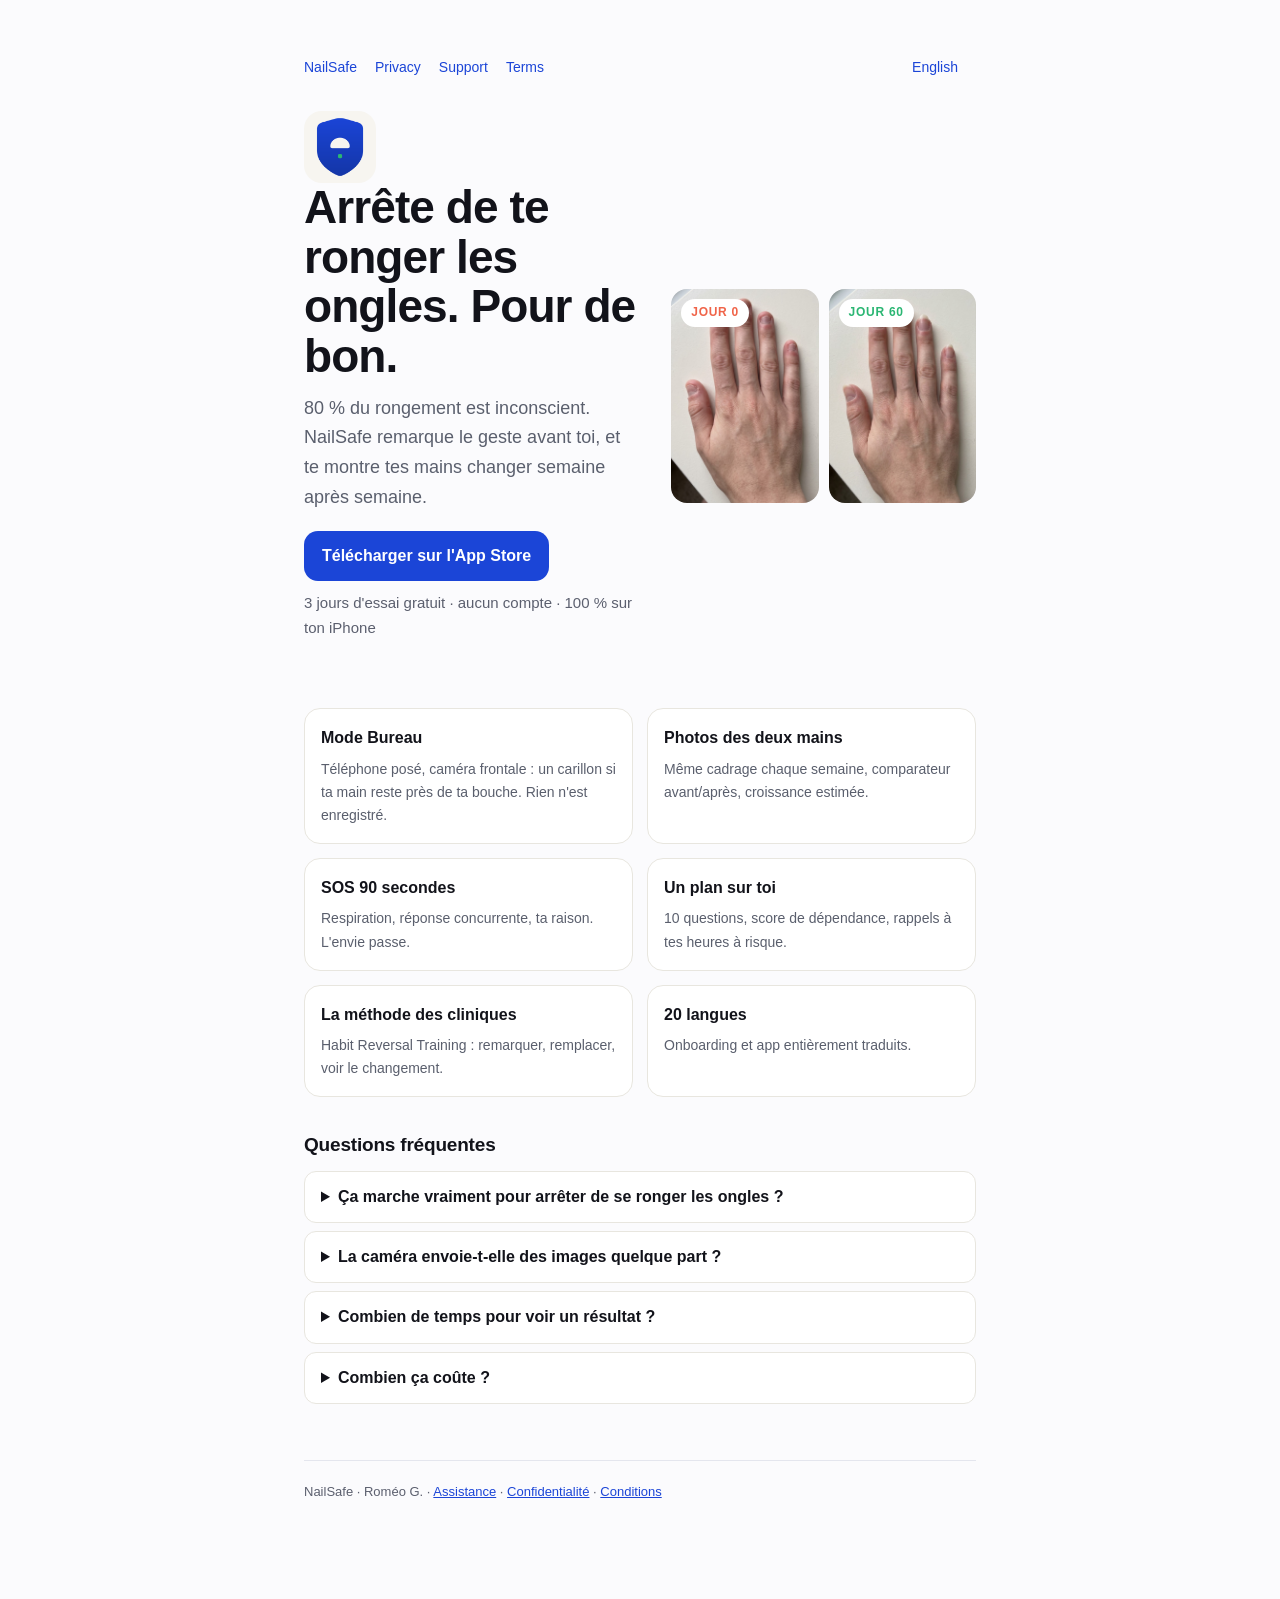
==== index.html @ 0c6d63ce "Pricing update, hard paywall" ====
<!doctype html><html lang="fr"><head><meta charset="utf-8"><meta name="viewport" content="width=device-width,initial-scale=1">
<title>NailSafe — L'app pour arrêter de se ronger les ongles (détection + photos avant/après)</title><meta name="description" content="NailSafe remarque le geste avant toi : détection Mode Bureau sur l'iPhone, photos avant/après hebdomadaires, SOS 90 secondes basé sur l'Habit Reversal Training. 20 langues. Essai gratuit.">
<meta property="og:title" content="NailSafe — L'app pour arrêter de se ronger les ongles (détection + photos avant/après)"><meta property="og:description" content="NailSafe remarque le geste avant toi : détection Mode Bureau sur l'iPhone, photos avant/après hebdomadaires, SOS 90 secondes basé sur l'Habit Reversal Training. 20 langues. Essai gratuit."><meta property="og:image" content="https://dualnbackapp.github.io/nailsafe/after.jpg"><meta name="apple-itunes-app" content="app-id=6805811801">
<link rel="icon" href="icon.png"><link rel="stylesheet" href="style.css"><script type="application/ld+json">{"@context":"https://schema.org","@type":"SoftwareApplication","name":"NailSafe: Stop Nail Biting","operatingSystem":"iOS","applicationCategory":"HealthApplication","offers":{"@type":"Offer","price":"0","priceCurrency":"USD"},"url":"https://apps.apple.com/app/id6805811801"}</script></head><body><div class="wrap">
<nav><a href="index.html">NailSafe</a><a href="privacy.html">Privacy</a><a href="support.html">Support</a><a href="terms.html">Terms</a><a class="lang" href="en.html">English</a></nav>
<section class="hero"><div><img class="icon" src="icon.png" alt="NailSafe"><h1>Arrête de te ronger les ongles. Pour de bon.</h1><p class="lead">80 % du rongement est inconscient. NailSafe remarque le geste avant toi, et te montre tes mains changer semaine après semaine.</p><a class="badge" href="https://apps.apple.com/app/id6805811801"> Télécharger sur l'App Store</a><p class="sub" style="margin-top:10px">3 jours d'essai gratuit · aucun compte · 100 % sur ton iPhone</p></div>
<div class="ba"><figure><img src="before.jpg" alt="Nails day 0"><figcaption style="color:#F06449">JOUR 0</figcaption></figure><figure><img src="after.jpg" alt="Nails day 60"><figcaption style="color:#2BB673">JOUR 60</figcaption></figure></div></section>
<div class="grid"><div class="feat"><h3>Mode Bureau</h3><p>Téléphone posé, caméra frontale : un carillon si ta main reste près de ta bouche. Rien n'est enregistré.</p></div><div class="feat"><h3>Photos des deux mains</h3><p>Même cadrage chaque semaine, comparateur avant/après, croissance estimée.</p></div><div class="feat"><h3>SOS 90 secondes</h3><p>Respiration, réponse concurrente, ta raison. L'envie passe.</p></div><div class="feat"><h3>Un plan sur toi</h3><p>10 questions, score de dépendance, rappels à tes heures à risque.</p></div><div class="feat"><h3>La méthode des cliniques</h3><p>Habit Reversal Training : remarquer, remplacer, voir le changement.</p></div><div class="feat"><h3>20 langues</h3><p>Onboarding et app entièrement traduits.</p></div></div>
<h2 style="margin-top:32px">Questions fréquentes</h2><div class="faq"><details><summary>Ça marche vraiment pour arrêter de se ronger les ongles ?</summary><p>La méthode intégrée (Habit Reversal Training) est celle qui a les meilleures preuves publiées : −83 % d'épisodes en 20 semaines dans une série de cas de 2025. NailSafe l'automatise : détection, réponse concurrente, preuve photo.</p></details><details><summary>La caméra envoie-t-elle des images quelque part ?</summary><p>Non. La détection tourne sur l'iPhone (Vision), aucune image n'est stockée ni transmise. Aucun compte, aucun serveur.</p></details><details><summary>Combien de temps pour voir un résultat ?</summary><p>La peau se calme en 3 jours, un bord blanc apparaît vers le jour 7, une vraie longueur vers le jour 21. Un ongle complet repousse en 3 à 6 mois.</p></details><details><summary>Combien ça coûte ?</summary><p>NailSafe Pro : 3 jours d'essai gratuit, puis 39,99 €/an, 6,99 €/semaine ou 79,99 € à vie.</p></details></div>
<footer>NailSafe · Roméo G. · <a href="mailto:LarpGPT@gmail.com">Assistance</a> · <a href="privacy.html">Confidentialité</a> · <a href="terms.html">Conditions</a></footer></div></body></html>
---- style.css ----
:root{--ink:#12131a;--muted:#5b5f6e;--line:#e4e6ee;--accent:#1B45D7;--bg:#fbfbfd}
*{box-sizing:border-box}
body{margin:0;background:var(--bg);color:var(--ink);
  font:16px/1.65 -apple-system,BlinkMacSystemFont,"Segoe UI",Inter,sans-serif}
.wrap{max-width:720px;margin:0 auto;padding:56px 24px 96px}
h1{font-size:32px;line-height:1.2;letter-spacing:-.02em;margin:0 0 8px}
h2{font-size:19px;letter-spacing:-.01em;margin:40px 0 10px}
.sub{color:var(--muted);margin:0 0 40px;font-size:15px}
p,li{color:#2a2d38}
ul{padding-left:20px}
a{color:var(--accent)}
.card{background:#fff;border:1px solid var(--line);border-radius:14px;padding:20px 22px;margin:24px 0}
.card strong{display:block;margin-bottom:4px}
footer{margin-top:56px;padding-top:20px;border-top:1px solid var(--line);
  color:var(--muted);font-size:13px}
nav{margin-bottom:32px;font-size:14px}
nav a{margin-right:18px;text-decoration:none}
nav a:hover{text-decoration:underline}
@media(prefers-color-scheme:dark){
  :root{--ink:#f2f3f7;--muted:#9aa0b4;--line:#2a2d3a;--bg:#0e0f14;--accent:#7f9bff}
  body{background:var(--bg);color:var(--ink)}
  p,li{color:#d3d6e0}
  .card{background:#161822}
}
/* landing */
.hero{display:grid;grid-template-columns:1.1fr 1fr;gap:32px;align-items:center;margin:28px 0}
.hero h1{font-size:clamp(30px,5vw,46px);line-height:1.08;margin:0 0 12px}
.hero .lead{font-size:18px;color:#5a5f6d;margin:0 0 18px}
.badge{display:inline-flex;align-items:center;gap:10px;background:#1B45D7;color:#fff;padding:12px 18px;border-radius:14px;font-weight:700;text-decoration:none}
.badge:hover{background:#163bb8}
.ba{display:grid;grid-template-columns:1fr 1fr;gap:10px}
.ba figure{margin:0;position:relative}
.ba img{width:100%;border-radius:16px;display:block;aspect-ratio:1080/1567;object-fit:cover;object-position:top}
.ba figcaption{position:absolute;top:10px;left:10px;background:#fff;border-radius:999px;padding:4px 10px;font-size:12px;font-weight:800;letter-spacing:.06em}
.grid{display:grid;grid-template-columns:repeat(auto-fit,minmax(220px,1fr));gap:14px}
.feat{background:#fff;border:1px solid #e8e6df;border-radius:16px;padding:16px}
.feat h3{margin:0 0 6px;font-size:16px}
.feat p{margin:0;color:#5a5f6d;font-size:14px}
.faq details{background:#fff;border:1px solid #e8e6df;border-radius:12px;padding:12px 16px;margin:8px 0}
.faq summary{font-weight:700;cursor:pointer}
.lang{float:right;font-size:14px}
.icon{width:72px;height:72px;border-radius:18px;vertical-align:middle;margin-right:12px}
@media(max-width:720px){.hero{grid-template-columns:1fr}}
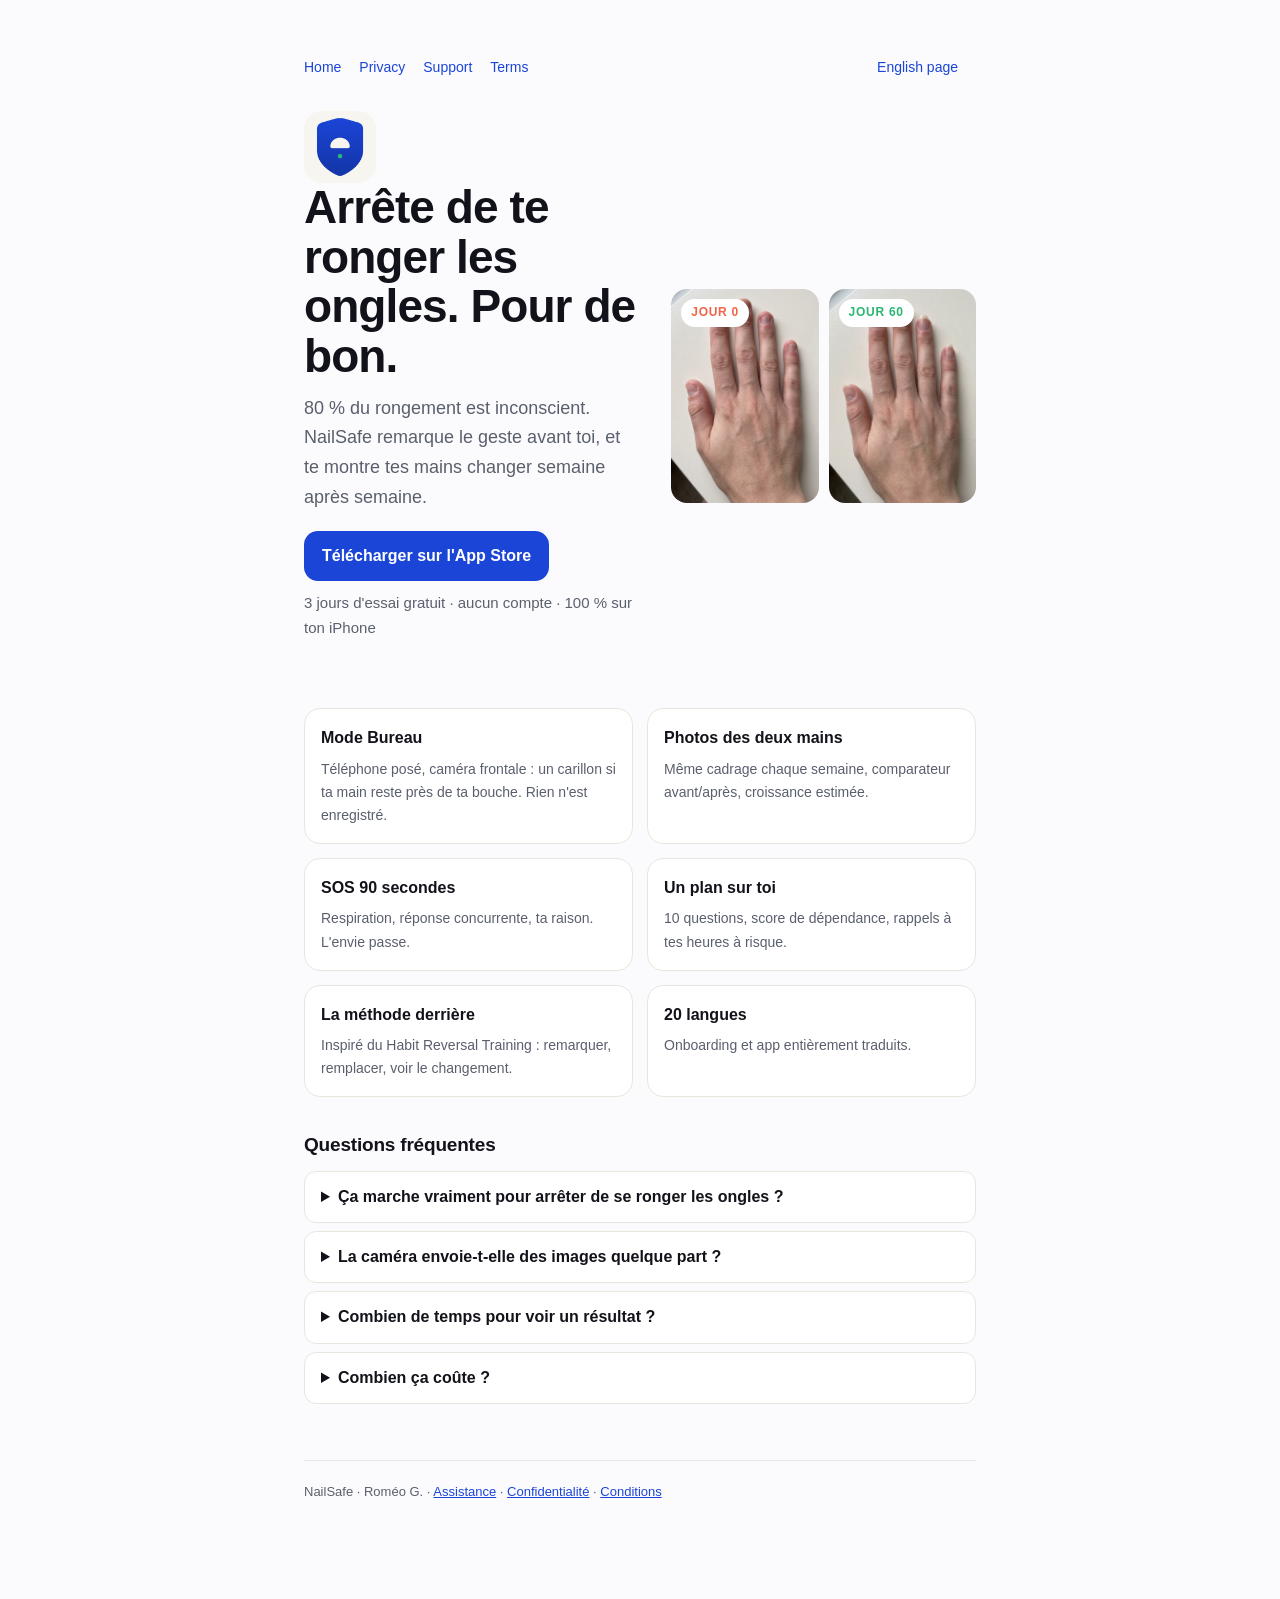
==== commit e41e92da: "Pages bilingues EN/FR, adresse d'assistance, formulations neutralisees - support/privacy/index/terms" ====
--- a/index.html
+++ b/index.html
@@ -1,10 +1,11 @@
-<!doctype html><html lang="fr"><head><meta charset="utf-8"><meta name="viewport" content="width=device-width,initial-scale=1">
+<!doctype html><html lang="en"><head><meta charset="utf-8"><meta name="viewport" content="width=device-width,initial-scale=1">
 <title>NailSafe — L'app pour arrêter de se ronger les ongles (détection + photos avant/après)</title><meta name="description" content="NailSafe remarque le geste avant toi : détection Mode Bureau sur l'iPhone, photos avant/après hebdomadaires, SOS 90 secondes basé sur l'Habit Reversal Training. 20 langues. Essai gratuit.">
 <meta property="og:title" content="NailSafe — L'app pour arrêter de se ronger les ongles (détection + photos avant/après)"><meta property="og:description" content="NailSafe remarque le geste avant toi : détection Mode Bureau sur l'iPhone, photos avant/après hebdomadaires, SOS 90 secondes basé sur l'Habit Reversal Training. 20 langues. Essai gratuit."><meta property="og:image" content="https://dualnbackapp.github.io/nailsafe/after.jpg"><meta name="apple-itunes-app" content="app-id=6805811801">
-<link rel="icon" href="icon.png"><link rel="stylesheet" href="style.css"><script type="application/ld+json">{"@context":"https://schema.org","@type":"SoftwareApplication","name":"NailSafe: Stop Nail Biting","operatingSystem":"iOS","applicationCategory":"HealthApplication","offers":{"@type":"Offer","price":"0","priceCurrency":"USD"},"url":"https://apps.apple.com/app/id6805811801"}</script></head><body><div class="wrap">
-<nav><a href="index.html">NailSafe</a><a href="privacy.html">Privacy</a><a href="support.html">Support</a><a href="terms.html">Terms</a><a class="lang" href="en.html">English</a></nav>
+<link rel="icon" href="icon.png"><link rel="stylesheet" href="style.css"><script type="application/ld+json">{"@context":"https://schema.org","@type":"SoftwareApplication","name":"NailSafe: Stop Nail Biting","operatingSystem":"iOS","applicationCategory":"HealthApplication","offers":{"@type":"Offer","price":"0","priceCurrency":"USD"},"url":"https://apps.apple.com/app/id6805811801"}</script><style>.langbar{margin:0 0 28px;font-size:14px}.langbar a{margin-right:14px;text-decoration:none}h2.sect{margin-top:56px;padding-top:28px;border-top:1px solid var(--line)}</style></head><body><div class="wrap">
+<nav><a href="index.html">Home</a><a href="privacy.html">Privacy</a><a href="support.html">Support</a><a href="terms.html">Terms</a><a class="lang" href="en.html">English page</a>
+</nav>
 <section class="hero"><div><img class="icon" src="icon.png" alt="NailSafe"><h1>Arrête de te ronger les ongles. Pour de bon.</h1><p class="lead">80 % du rongement est inconscient. NailSafe remarque le geste avant toi, et te montre tes mains changer semaine après semaine.</p><a class="badge" href="https://apps.apple.com/app/id6805811801"> Télécharger sur l'App Store</a><p class="sub" style="margin-top:10px">3 jours d'essai gratuit · aucun compte · 100 % sur ton iPhone</p></div>
 <div class="ba"><figure><img src="before.jpg" alt="Nails day 0"><figcaption style="color:#F06449">JOUR 0</figcaption></figure><figure><img src="after.jpg" alt="Nails day 60"><figcaption style="color:#2BB673">JOUR 60</figcaption></figure></div></section>
-<div class="grid"><div class="feat"><h3>Mode Bureau</h3><p>Téléphone posé, caméra frontale : un carillon si ta main reste près de ta bouche. Rien n'est enregistré.</p></div><div class="feat"><h3>Photos des deux mains</h3><p>Même cadrage chaque semaine, comparateur avant/après, croissance estimée.</p></div><div class="feat"><h3>SOS 90 secondes</h3><p>Respiration, réponse concurrente, ta raison. L'envie passe.</p></div><div class="feat"><h3>Un plan sur toi</h3><p>10 questions, score de dépendance, rappels à tes heures à risque.</p></div><div class="feat"><h3>La méthode des cliniques</h3><p>Habit Reversal Training : remarquer, remplacer, voir le changement.</p></div><div class="feat"><h3>20 langues</h3><p>Onboarding et app entièrement traduits.</p></div></div>
+<div class="grid"><div class="feat"><h3>Mode Bureau</h3><p>Téléphone posé, caméra frontale : un carillon si ta main reste près de ta bouche. Rien n'est enregistré.</p></div><div class="feat"><h3>Photos des deux mains</h3><p>Même cadrage chaque semaine, comparateur avant/après, croissance estimée.</p></div><div class="feat"><h3>SOS 90 secondes</h3><p>Respiration, réponse concurrente, ta raison. L'envie passe.</p></div><div class="feat"><h3>Un plan sur toi</h3><p>10 questions, score de dépendance, rappels à tes heures à risque.</p></div><div class="feat"><h3>La méthode derrière</h3><p>Inspiré du Habit Reversal Training : remarquer, remplacer, voir le changement.</p></div><div class="feat"><h3>20 langues</h3><p>Onboarding et app entièrement traduits.</p></div></div>
 <h2 style="margin-top:32px">Questions fréquentes</h2><div class="faq"><details><summary>Ça marche vraiment pour arrêter de se ronger les ongles ?</summary><p>La méthode intégrée (Habit Reversal Training) est celle qui a les meilleures preuves publiées : −83 % d'épisodes en 20 semaines dans une série de cas de 2025. NailSafe l'automatise : détection, réponse concurrente, preuve photo.</p></details><details><summary>La caméra envoie-t-elle des images quelque part ?</summary><p>Non. La détection tourne sur l'iPhone (Vision), aucune image n'est stockée ni transmise. Aucun compte, aucun serveur.</p></details><details><summary>Combien de temps pour voir un résultat ?</summary><p>La peau se calme en 3 jours, un bord blanc apparaît vers le jour 7, une vraie longueur vers le jour 21. Un ongle complet repousse en 3 à 6 mois.</p></details><details><summary>Combien ça coûte ?</summary><p>NailSafe Pro : 3 jours d'essai gratuit, puis 39,99 €/an, 6,99 €/semaine ou 79,99 € à vie.</p></details></div>
-<footer>NailSafe · Roméo G. · <a href="mailto:LarpGPT@gmail.com">Assistance</a> · <a href="privacy.html">Confidentialité</a> · <a href="terms.html">Conditions</a></footer></div></body></html>+<footer>NailSafe · Roméo G. · <a href="mailto:Gambinoromeo9@gmail.com">Assistance</a> · <a href="privacy.html">Confidentialité</a> · <a href="terms.html">Conditions</a></footer></div></body></html>
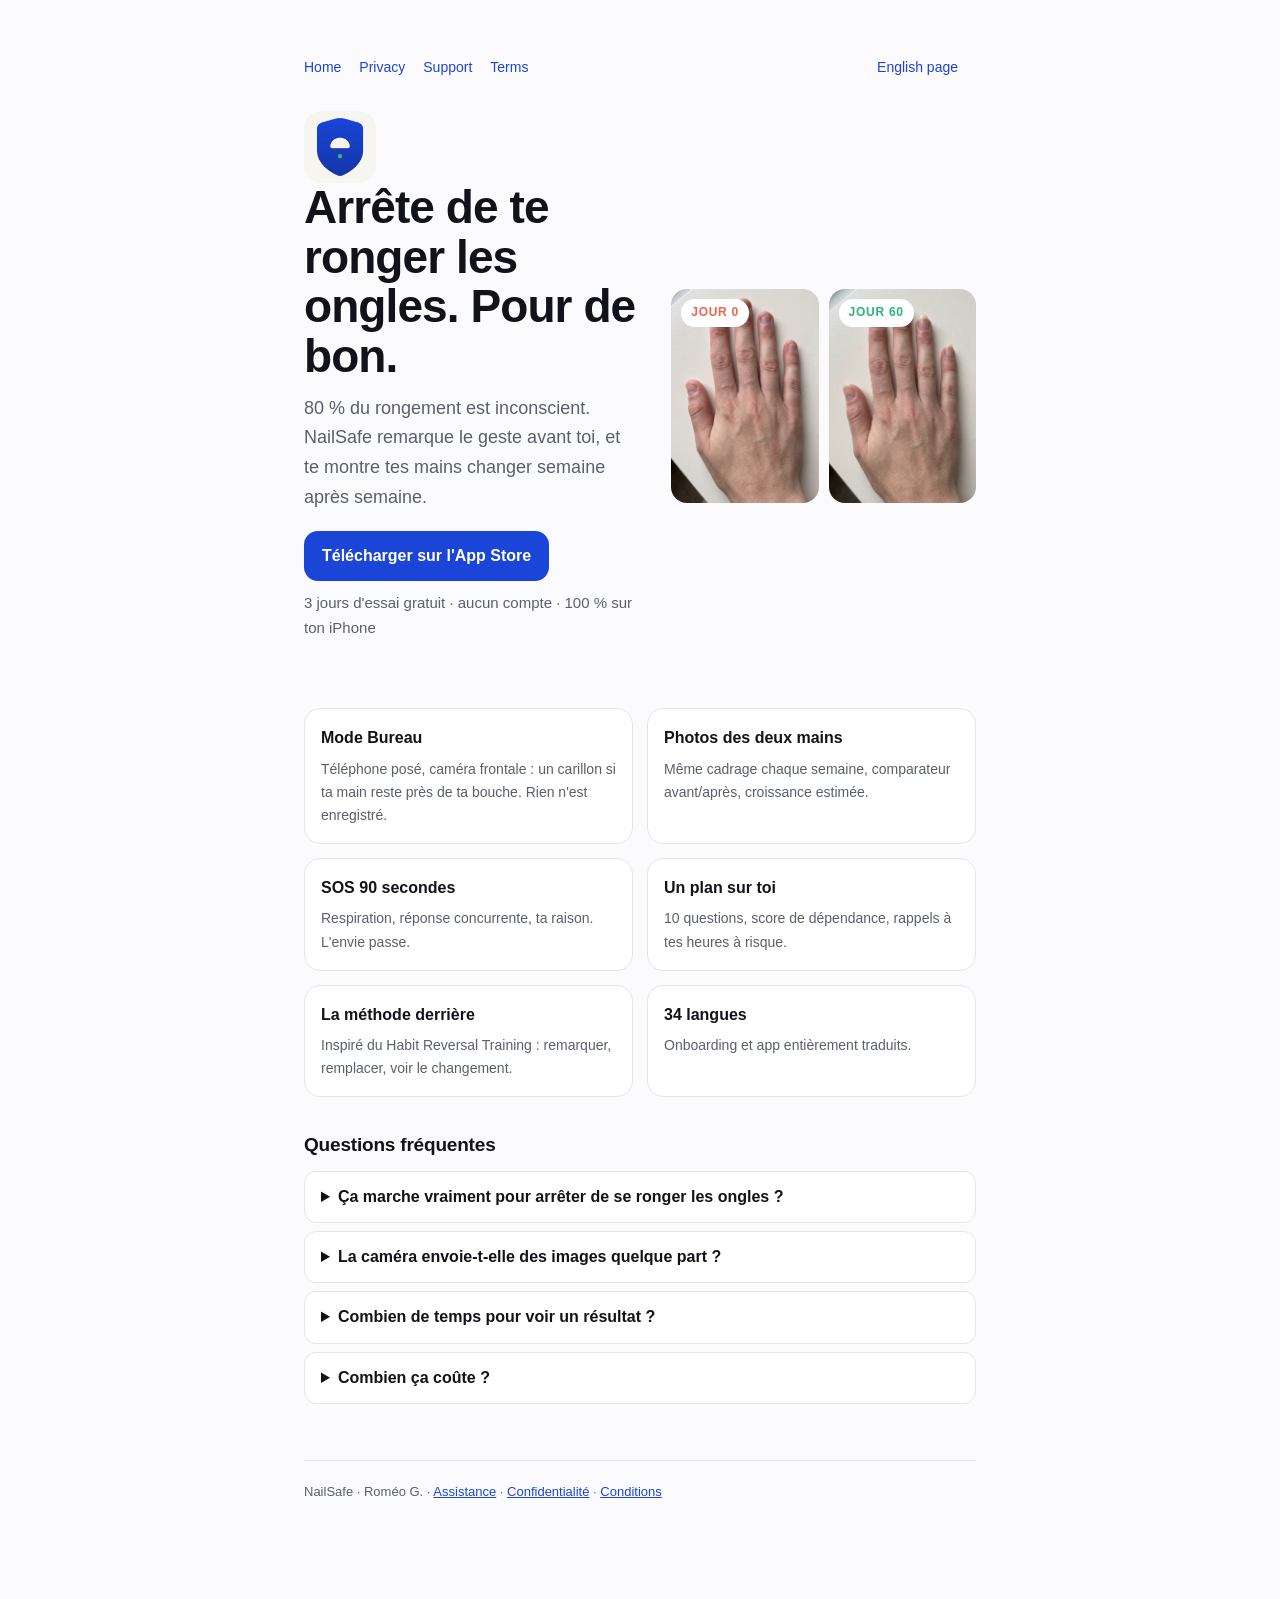
==== commit 6a46c11c: "NailSafe : 20 -> 34 langues sur la page publique L'app declare 34 langues dans AppLanguage et porte " ====
--- a/index.html
+++ b/index.html
@@ -1,11 +1,11 @@
 <!doctype html><html lang="en"><head><meta charset="utf-8"><meta name="viewport" content="width=device-width,initial-scale=1">
-<title>NailSafe — L'app pour arrêter de se ronger les ongles (détection + photos avant/après)</title><meta name="description" content="NailSafe remarque le geste avant toi : détection Mode Bureau sur l'iPhone, photos avant/après hebdomadaires, SOS 90 secondes basé sur l'Habit Reversal Training. 20 langues. Essai gratuit.">
-<meta property="og:title" content="NailSafe — L'app pour arrêter de se ronger les ongles (détection + photos avant/après)"><meta property="og:description" content="NailSafe remarque le geste avant toi : détection Mode Bureau sur l'iPhone, photos avant/après hebdomadaires, SOS 90 secondes basé sur l'Habit Reversal Training. 20 langues. Essai gratuit."><meta property="og:image" content="https://dualnbackapp.github.io/nailsafe/after.jpg"><meta name="apple-itunes-app" content="app-id=6805811801">
+<title>NailSafe — L'app pour arrêter de se ronger les ongles (détection + photos avant/après)</title><meta name="description" content="NailSafe remarque le geste avant toi : détection Mode Bureau sur l'iPhone, photos avant/après hebdomadaires, SOS 90 secondes basé sur l'Habit Reversal Training. 34 langues. Essai gratuit.">
+<meta property="og:title" content="NailSafe — L'app pour arrêter de se ronger les ongles (détection + photos avant/après)"><meta property="og:description" content="NailSafe remarque le geste avant toi : détection Mode Bureau sur l'iPhone, photos avant/après hebdomadaires, SOS 90 secondes basé sur l'Habit Reversal Training. 34 langues. Essai gratuit."><meta property="og:image" content="https://dualnbackapp.github.io/nailsafe/after.jpg"><meta name="apple-itunes-app" content="app-id=6805811801">
 <link rel="icon" href="icon.png"><link rel="stylesheet" href="style.css"><script type="application/ld+json">{"@context":"https://schema.org","@type":"SoftwareApplication","name":"NailSafe: Stop Nail Biting","operatingSystem":"iOS","applicationCategory":"HealthApplication","offers":{"@type":"Offer","price":"0","priceCurrency":"USD"},"url":"https://apps.apple.com/app/id6805811801"}</script><style>.langbar{margin:0 0 28px;font-size:14px}.langbar a{margin-right:14px;text-decoration:none}h2.sect{margin-top:56px;padding-top:28px;border-top:1px solid var(--line)}</style></head><body><div class="wrap">
 <nav><a href="index.html">Home</a><a href="privacy.html">Privacy</a><a href="support.html">Support</a><a href="terms.html">Terms</a><a class="lang" href="en.html">English page</a>
 </nav>
 <section class="hero"><div><img class="icon" src="icon.png" alt="NailSafe"><h1>Arrête de te ronger les ongles. Pour de bon.</h1><p class="lead">80 % du rongement est inconscient. NailSafe remarque le geste avant toi, et te montre tes mains changer semaine après semaine.</p><a class="badge" href="https://apps.apple.com/app/id6805811801"> Télécharger sur l'App Store</a><p class="sub" style="margin-top:10px">3 jours d'essai gratuit · aucun compte · 100 % sur ton iPhone</p></div>
 <div class="ba"><figure><img src="before.jpg" alt="Nails day 0"><figcaption style="color:#F06449">JOUR 0</figcaption></figure><figure><img src="after.jpg" alt="Nails day 60"><figcaption style="color:#2BB673">JOUR 60</figcaption></figure></div></section>
-<div class="grid"><div class="feat"><h3>Mode Bureau</h3><p>Téléphone posé, caméra frontale : un carillon si ta main reste près de ta bouche. Rien n'est enregistré.</p></div><div class="feat"><h3>Photos des deux mains</h3><p>Même cadrage chaque semaine, comparateur avant/après, croissance estimée.</p></div><div class="feat"><h3>SOS 90 secondes</h3><p>Respiration, réponse concurrente, ta raison. L'envie passe.</p></div><div class="feat"><h3>Un plan sur toi</h3><p>10 questions, score de dépendance, rappels à tes heures à risque.</p></div><div class="feat"><h3>La méthode derrière</h3><p>Inspiré du Habit Reversal Training : remarquer, remplacer, voir le changement.</p></div><div class="feat"><h3>20 langues</h3><p>Onboarding et app entièrement traduits.</p></div></div>
+<div class="grid"><div class="feat"><h3>Mode Bureau</h3><p>Téléphone posé, caméra frontale : un carillon si ta main reste près de ta bouche. Rien n'est enregistré.</p></div><div class="feat"><h3>Photos des deux mains</h3><p>Même cadrage chaque semaine, comparateur avant/après, croissance estimée.</p></div><div class="feat"><h3>SOS 90 secondes</h3><p>Respiration, réponse concurrente, ta raison. L'envie passe.</p></div><div class="feat"><h3>Un plan sur toi</h3><p>10 questions, score de dépendance, rappels à tes heures à risque.</p></div><div class="feat"><h3>La méthode derrière</h3><p>Inspiré du Habit Reversal Training : remarquer, remplacer, voir le changement.</p></div><div class="feat"><h3>34 langues</h3><p>Onboarding et app entièrement traduits.</p></div></div>
 <h2 style="margin-top:32px">Questions fréquentes</h2><div class="faq"><details><summary>Ça marche vraiment pour arrêter de se ronger les ongles ?</summary><p>La méthode intégrée (Habit Reversal Training) est celle qui a les meilleures preuves publiées : −83 % d'épisodes en 20 semaines dans une série de cas de 2025. NailSafe l'automatise : détection, réponse concurrente, preuve photo.</p></details><details><summary>La caméra envoie-t-elle des images quelque part ?</summary><p>Non. La détection tourne sur l'iPhone (Vision), aucune image n'est stockée ni transmise. Aucun compte, aucun serveur.</p></details><details><summary>Combien de temps pour voir un résultat ?</summary><p>La peau se calme en 3 jours, un bord blanc apparaît vers le jour 7, une vraie longueur vers le jour 21. Un ongle complet repousse en 3 à 6 mois.</p></details><details><summary>Combien ça coûte ?</summary><p>NailSafe Pro : 3 jours d'essai gratuit, puis 39,99 €/an, 6,99 €/semaine ou 79,99 € à vie.</p></details></div>
 <footer>NailSafe · Roméo G. · <a href="mailto:Gambinoromeo9@gmail.com">Assistance</a> · <a href="privacy.html">Confidentialité</a> · <a href="terms.html">Conditions</a></footer></div></body></html>
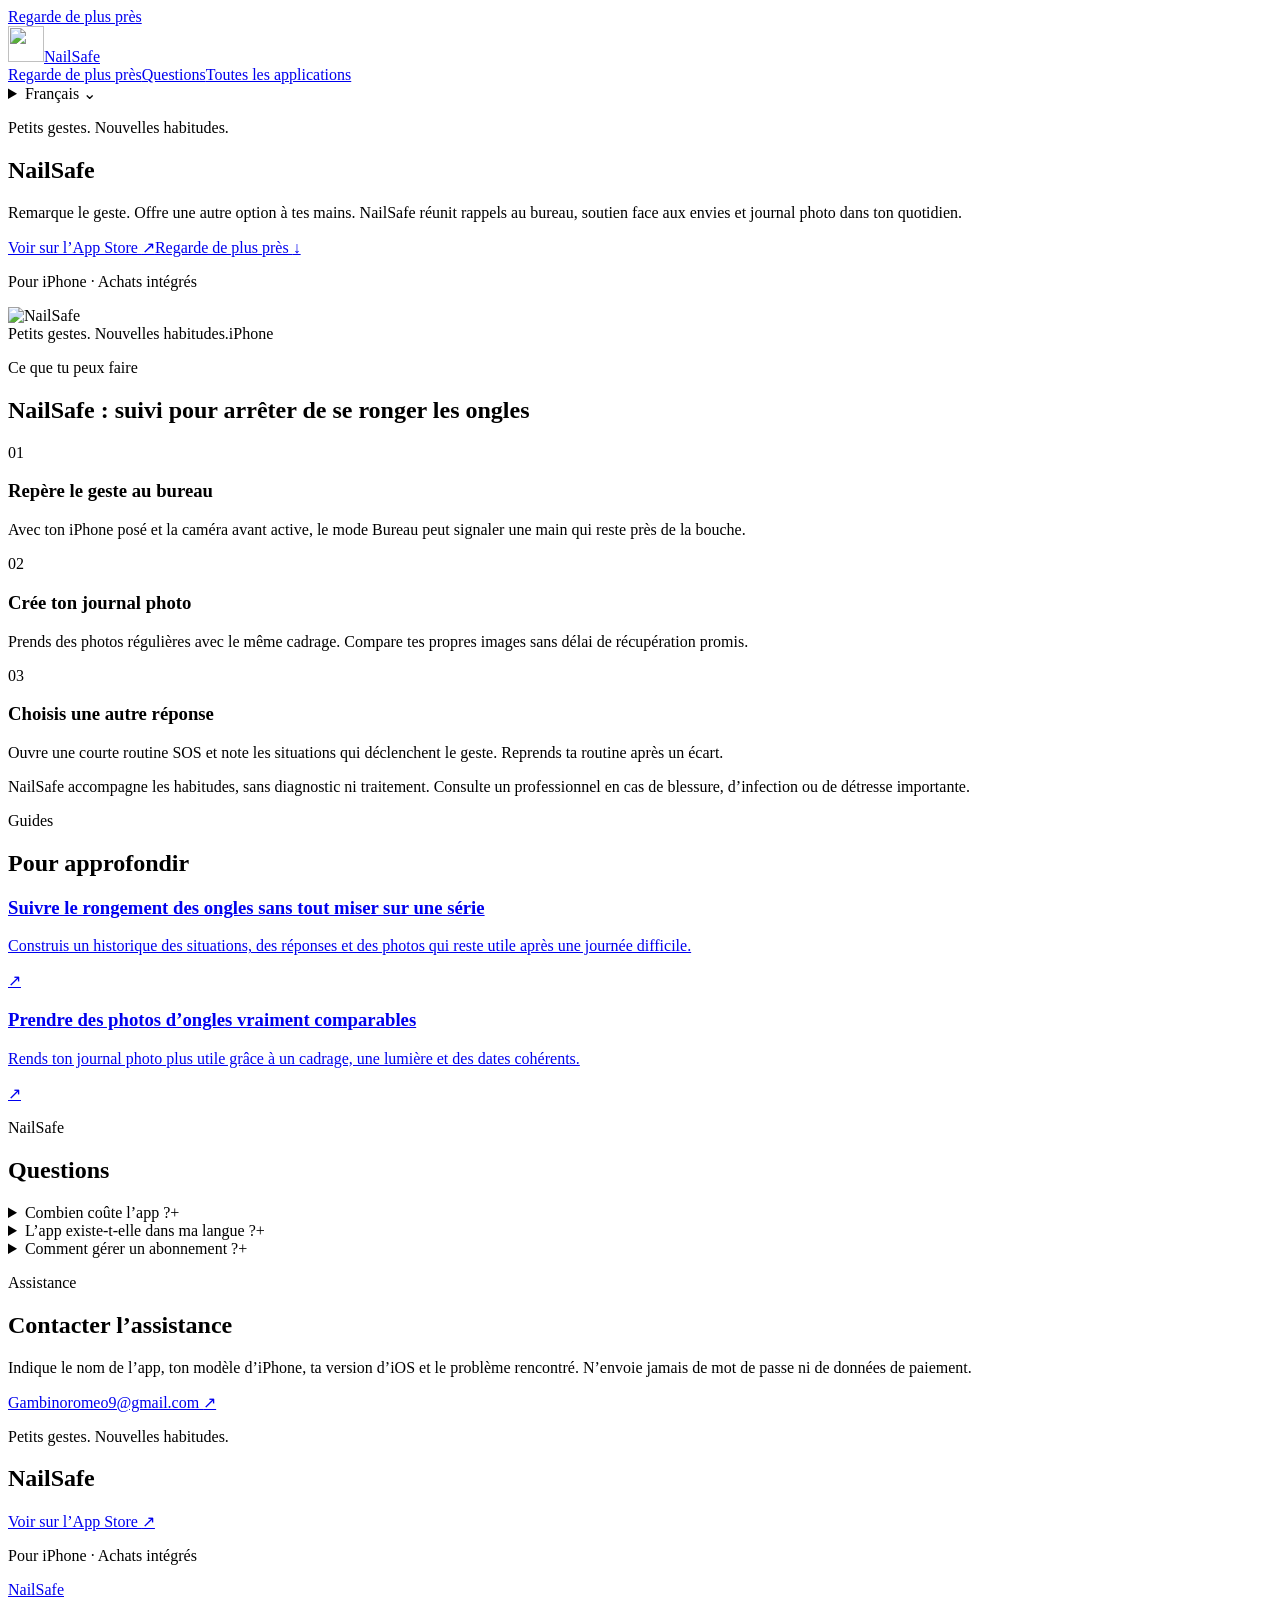
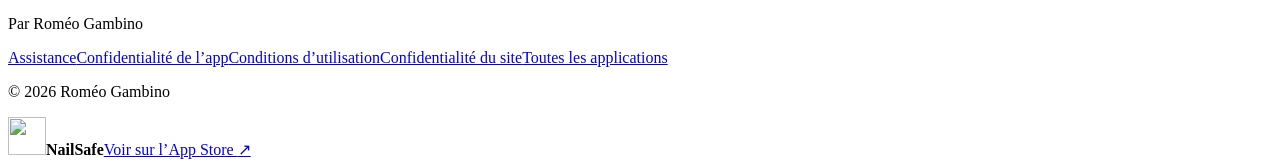
==== commit ca6b959d: "Connect marketing homepage to multilingual app website" ====
--- a/index.html
+++ b/index.html
@@ -1,11 +1 @@
-<!doctype html><html lang="en"><head><meta charset="utf-8"><meta name="viewport" content="width=device-width,initial-scale=1">
-<title>NailSafe — L'app pour arrêter de se ronger les ongles (détection + photos avant/après)</title><meta name="description" content="NailSafe remarque le geste avant toi : détection Mode Bureau sur l'iPhone, photos avant/après hebdomadaires, SOS 90 secondes basé sur l'Habit Reversal Training. 34 langues. Essai gratuit.">
-<meta property="og:title" content="NailSafe — L'app pour arrêter de se ronger les ongles (détection + photos avant/après)"><meta property="og:description" content="NailSafe remarque le geste avant toi : détection Mode Bureau sur l'iPhone, photos avant/après hebdomadaires, SOS 90 secondes basé sur l'Habit Reversal Training. 34 langues. Essai gratuit."><meta property="og:image" content="https://dualnbackapp.github.io/nailsafe/after.jpg"><meta name="apple-itunes-app" content="app-id=6805811801">
-<link rel="icon" href="icon.png"><link rel="stylesheet" href="style.css"><script type="application/ld+json">{"@context":"https://schema.org","@type":"SoftwareApplication","name":"NailSafe: Stop Nail Biting","operatingSystem":"iOS","applicationCategory":"HealthApplication","offers":{"@type":"Offer","price":"0","priceCurrency":"USD"},"url":"https://apps.apple.com/app/id6805811801"}</script><style>.langbar{margin:0 0 28px;font-size:14px}.langbar a{margin-right:14px;text-decoration:none}h2.sect{margin-top:56px;padding-top:28px;border-top:1px solid var(--line)}</style></head><body><div class="wrap">
-<nav><a href="index.html">Home</a><a href="privacy.html">Privacy</a><a href="support.html">Support</a><a href="terms.html">Terms</a><a class="lang" href="en.html">English page</a>
-</nav>
-<section class="hero"><div><img class="icon" src="icon.png" alt="NailSafe"><h1>Arrête de te ronger les ongles. Pour de bon.</h1><p class="lead">80 % du rongement est inconscient. NailSafe remarque le geste avant toi, et te montre tes mains changer semaine après semaine.</p><a class="badge" href="https://apps.apple.com/app/id6805811801"> Télécharger sur l'App Store</a><p class="sub" style="margin-top:10px">3 jours d'essai gratuit · aucun compte · 100 % sur ton iPhone</p></div>
-<div class="ba"><figure><img src="before.jpg" alt="Nails day 0"><figcaption style="color:#F06449">JOUR 0</figcaption></figure><figure><img src="after.jpg" alt="Nails day 60"><figcaption style="color:#2BB673">JOUR 60</figcaption></figure></div></section>
-<div class="grid"><div class="feat"><h3>Mode Bureau</h3><p>Téléphone posé, caméra frontale : un carillon si ta main reste près de ta bouche. Rien n'est enregistré.</p></div><div class="feat"><h3>Photos des deux mains</h3><p>Même cadrage chaque semaine, comparateur avant/après, croissance estimée.</p></div><div class="feat"><h3>SOS 90 secondes</h3><p>Respiration, réponse concurrente, ta raison. L'envie passe.</p></div><div class="feat"><h3>Un plan sur toi</h3><p>10 questions, score de dépendance, rappels à tes heures à risque.</p></div><div class="feat"><h3>La méthode derrière</h3><p>Inspiré du Habit Reversal Training : remarquer, remplacer, voir le changement.</p></div><div class="feat"><h3>34 langues</h3><p>Onboarding et app entièrement traduits.</p></div></div>
-<h2 style="margin-top:32px">Questions fréquentes</h2><div class="faq"><details><summary>Ça marche vraiment pour arrêter de se ronger les ongles ?</summary><p>La méthode intégrée (Habit Reversal Training) est celle qui a les meilleures preuves publiées : −83 % d'épisodes en 20 semaines dans une série de cas de 2025. NailSafe l'automatise : détection, réponse concurrente, preuve photo.</p></details><details><summary>La caméra envoie-t-elle des images quelque part ?</summary><p>Non. La détection tourne sur l'iPhone (Vision), aucune image n'est stockée ni transmise. Aucun compte, aucun serveur.</p></details><details><summary>Combien de temps pour voir un résultat ?</summary><p>La peau se calme en 3 jours, un bord blanc apparaît vers le jour 7, une vraie longueur vers le jour 21. Un ongle complet repousse en 3 à 6 mois.</p></details><details><summary>Combien ça coûte ?</summary><p>NailSafe Pro : 3 jours d'essai gratuit, puis 39,99 €/an, 6,99 €/semaine ou 79,99 € à vie.</p></details></div>
-<footer>NailSafe · Roméo G. · <a href="mailto:Gambinoromeo9@gmail.com">Assistance</a> · <a href="privacy.html">Confidentialité</a> · <a href="terms.html">Conditions</a></footer></div></body></html>+<!doctype html><html lang="fr" dir="ltr"><head><meta charset="utf-8"><meta name="viewport" content="width=device-width,initial-scale=1"><title>NailSafe : suivi pour arrêter de se ronger les ongles</title><meta name="description" content="Remarque le geste. Offre une autre option à tes mains. NailSafe réunit rappels au bureau, soutien face aux envies et journal photo dans ton quotidien."><meta name="robots" content="index,follow,max-image-preview:large"><link rel="canonical" href="https://romeo-apps.gambinoromeo9.chatgpt.site/fr/nailsafe/"><link rel="alternate" hreflang="en" href="https://romeo-apps.gambinoromeo9.chatgpt.site/en/nailsafe/"><link rel="alternate" hreflang="fr" href="https://romeo-apps.gambinoromeo9.chatgpt.site/fr/nailsafe/"><link rel="alternate" hreflang="es" href="https://romeo-apps.gambinoromeo9.chatgpt.site/es/nailsafe/"><link rel="alternate" hreflang="de" href="https://romeo-apps.gambinoromeo9.chatgpt.site/de/nailsafe/"><link rel="alternate" hreflang="it" href="https://romeo-apps.gambinoromeo9.chatgpt.site/it/nailsafe/"><link rel="alternate" hreflang="pt-BR" href="https://romeo-apps.gambinoromeo9.chatgpt.site/pt-BR/nailsafe/"><link rel="alternate" hreflang="nl" href="https://romeo-apps.gambinoromeo9.chatgpt.site/nl/nailsafe/"><link rel="alternate" hreflang="pl" href="https://romeo-apps.gambinoromeo9.chatgpt.site/pl/nailsafe/"><link rel="alternate" hreflang="ru" href="https://romeo-apps.gambinoromeo9.chatgpt.site/ru/nailsafe/"><link rel="alternate" hreflang="tr" href="https://romeo-apps.gambinoromeo9.chatgpt.site/tr/nailsafe/"><link rel="alternate" hreflang="ar" href="https://romeo-apps.gambinoromeo9.chatgpt.site/ar/nailsafe/"><link rel="alternate" hreflang="hi" href="https://romeo-apps.gambinoromeo9.chatgpt.site/hi/nailsafe/"><link rel="alternate" hreflang="ja" href="https://romeo-apps.gambinoromeo9.chatgpt.site/ja/nailsafe/"><link rel="alternate" hreflang="ko" href="https://romeo-apps.gambinoromeo9.chatgpt.site/ko/nailsafe/"><link rel="alternate" hreflang="zh-Hans" href="https://romeo-apps.gambinoromeo9.chatgpt.site/zh-Hans/nailsafe/"><link rel="alternate" hreflang="zh-Hant" href="https://romeo-apps.gambinoromeo9.chatgpt.site/zh-Hant/nailsafe/"><link rel="alternate" hreflang="x-default" href="https://romeo-apps.gambinoromeo9.chatgpt.site/en/nailsafe/"><meta property="og:type" content="website"><meta property="og:title" content="NailSafe : suivi pour arrêter de se ronger les ongles"><meta property="og:description" content="Remarque le geste. Offre une autre option à tes mains. NailSafe réunit rappels au bureau, soutien face aux envies et journal photo dans ton quotidien."><meta property="og:url" content="https://romeo-apps.gambinoromeo9.chatgpt.site/fr/nailsafe/"><meta property="og:site_name" content="NailSafe"><meta name="theme-color" content="#dfe7ff"><link rel="icon" href="https://romeo-apps.gambinoromeo9.chatgpt.site/assets/nailsafe-icon.webp"><meta name="apple-itunes-app" content="app-id=6805811801"><link rel="stylesheet" href="https://romeo-apps.gambinoromeo9.chatgpt.site/style-8dffabfe72.css"><script type="application/ld+json">{"@context":"https://schema.org","@type":"SoftwareApplication","name":"NailSafe","operatingSystem":"iOS","applicationCategory":"HealthApplication","description":"Remarque le geste. Offre une autre option à tes mains. NailSafe réunit rappels au bureau, soutien face aux envies et journal photo dans ton quotidien.","url":"https://romeo-apps.gambinoromeo9.chatgpt.site/fr/nailsafe/","inLanguage":"fr","author":{"@type":"Person","name":"Roméo Gambino"},"downloadUrl":"https://apps.apple.com/app/id6805811801"}</script></head><body class="theme-hands" style="--accent:#dfe7ff;--accent-ink:#173fbd"><a class="skip" href="#main">Regarde de plus près</a><header class="header"><a class="brand" href="https://romeo-apps.gambinoromeo9.chatgpt.site/fr/nailsafe/" aria-label="NailSafe"><img src="https://romeo-apps.gambinoromeo9.chatgpt.site/assets/nailsafe-icon.webp" width="36" height="36" alt=""><span>NailSafe</span></a><nav class="main-nav" aria-label="Applications"><a href="https://romeo-apps.gambinoromeo9.chatgpt.site/fr/nailsafe/#features">Regarde de plus près</a><a href="https://romeo-apps.gambinoromeo9.chatgpt.site/fr/nailsafe/#questions">Questions</a><a href="https://romeo-apps.gambinoromeo9.chatgpt.site/fr/">Toutes les applications</a></nav><details class="languages"><summary>Français <span aria-hidden="true">⌄</span></summary><nav aria-label="Choisis ta langue"><a lang="en" hreflang="en" href="https://romeo-apps.gambinoromeo9.chatgpt.site/en/nailsafe/">English</a><a lang="fr" hreflang="fr" href="https://romeo-apps.gambinoromeo9.chatgpt.site/fr/nailsafe/" aria-current="page">Français</a><a lang="es" hreflang="es" href="https://romeo-apps.gambinoromeo9.chatgpt.site/es/nailsafe/">Español</a><a lang="de" hreflang="de" href="https://romeo-apps.gambinoromeo9.chatgpt.site/de/nailsafe/">Deutsch</a><a lang="it" hreflang="it" href="https://romeo-apps.gambinoromeo9.chatgpt.site/it/nailsafe/">Italiano</a><a lang="pt-BR" hreflang="pt-BR" href="https://romeo-apps.gambinoromeo9.chatgpt.site/pt-BR/nailsafe/">Português (Brasil)</a><a lang="nl" hreflang="nl" href="https://romeo-apps.gambinoromeo9.chatgpt.site/nl/nailsafe/">Nederlands</a><a lang="pl" hreflang="pl" href="https://romeo-apps.gambinoromeo9.chatgpt.site/pl/nailsafe/">Polski</a><a lang="ru" hreflang="ru" href="https://romeo-apps.gambinoromeo9.chatgpt.site/ru/nailsafe/">Русский</a><a lang="tr" hreflang="tr" href="https://romeo-apps.gambinoromeo9.chatgpt.site/tr/nailsafe/">Türkçe</a><a lang="ar" hreflang="ar" href="https://romeo-apps.gambinoromeo9.chatgpt.site/ar/nailsafe/">العربية</a><a lang="hi" hreflang="hi" href="https://romeo-apps.gambinoromeo9.chatgpt.site/hi/nailsafe/">हिन्दी</a><a lang="ja" hreflang="ja" href="https://romeo-apps.gambinoromeo9.chatgpt.site/ja/nailsafe/">日本語</a><a lang="ko" hreflang="ko" href="https://romeo-apps.gambinoromeo9.chatgpt.site/ko/nailsafe/">한국어</a><a lang="zh-Hans" hreflang="zh-Hans" href="https://romeo-apps.gambinoromeo9.chatgpt.site/zh-Hans/nailsafe/">简体中文</a><a lang="zh-Hant" hreflang="zh-Hant" href="https://romeo-apps.gambinoromeo9.chatgpt.site/zh-Hant/nailsafe/">繁體中文</a></nav></details></header><main id="main"><section class="hero"><div class="hero-copy"><p class="eyebrow">Petits gestes. Nouvelles habitudes.</p><h1>NailSafe</h1><p class="hero-intro">Remarque le geste. Offre une autre option à tes mains. NailSafe réunit rappels au bureau, soutien face aux envies et journal photo dans ton quotidien.</p><div class="hero-actions"><a class="button " href="https://apps.apple.com/app/id6805811801" data-app-store="nailsafe">Voir sur l’App Store <span aria-hidden="true">↗</span></a><a class="text-link" href="#features">Regarde de plus près <span aria-hidden="true">↓</span></a></div><p class="availability">Pour iPhone · Achats intégrés</p></div><img class="hero-art" src="https://romeo-apps.gambinoromeo9.chatgpt.site/assets/nailsafe-icon.webp" width="512" height="512" alt="NailSafe" fetchpriority="high"><div class="hero-bottom"><span>Petits gestes. Nouvelles habitudes.</span><span>iPhone</span></div></section><section class="section" id="features"><div class="section-heading"><p class="eyebrow">Ce que tu peux faire</p><h2>NailSafe : suivi pour arrêter de se ronger les ongles</h2></div><div class="features"><article><span class="feature-index">01</span><h3>Repère le geste au bureau</h3><p>Avec ton iPhone posé et la caméra avant active, le mode Bureau peut signaler une main qui reste près de la bouche.</p></article><article><span class="feature-index">02</span><h3>Crée ton journal photo</h3><p>Prends des photos régulières avec le même cadrage. Compare tes propres images sans délai de récupération promis.</p></article><article><span class="feature-index">03</span><h3>Choisis une autre réponse</h3><p>Ouvre une courte routine SOS et note les situations qui déclenchent le geste. Reprends ta routine après un écart.</p></article></div><p class="note">NailSafe accompagne les habitudes, sans diagnostic ni traitement. Consulte un professionnel en cas de blessure, d’infection ou de détresse importante.</p></section><section class="section guides"><div class="section-heading"><p class="eyebrow">Guides</p><h2>Pour approfondir</h2></div><a class="guide-row" href="https://romeo-apps.gambinoromeo9.chatgpt.site/fr/nailsafe/nail-biting-tracker/"><div><h3>Suivre le rongement des ongles sans tout miser sur une série</h3><p>Construis un historique des situations, des réponses et des photos qui reste utile après une journée difficile.</p></div><span aria-hidden="true">↗</span></a><a class="guide-row" href="https://romeo-apps.gambinoromeo9.chatgpt.site/fr/nailsafe/nail-progress-photos/"><div><h3>Prendre des photos d’ongles vraiment comparables</h3><p>Rends ton journal photo plus utile grâce à un cadrage, une lumière et des dates cohérents.</p></div><span aria-hidden="true">↗</span></a></section><section class="section questions" id="questions"><div class="section-heading"><p class="eyebrow">NailSafe</p><h2>Questions</h2></div><div class="faq-list"><details><summary>Combien coûte l’app ?<span aria-hidden="true">+</span></summary><p>L’App Store et l’app affichent le prix actuel et les achats proposés dans ta devise avant confirmation. Un essai dépend de l’offre et de ton éligibilité. Un téléchargement gratuit ne signifie pas que toutes les fonctions sont gratuites.</p></details><details><summary>L’app existe-t-elle dans ma langue ?<span aria-hidden="true">+</span></summary><p>Ces pages web sont traduites. Pour l’app, consulte la rubrique Langues de sa fiche App Store. Certains contenus peuvent être dans une autre langue.</p></details><details><summary>Comment gérer un abonnement ?<span aria-hidden="true">+</span></summary><p>Sur iPhone, ouvre Réglages, touche ton nom, puis Abonnements. Sélectionne l’app pour consulter ou résilier un abonnement actif. Supprimer l’app ne résilie pas l’abonnement.</p></details></div></section><section class="section support" id="support"><div><p class="eyebrow">Assistance</p><h2>Contacter l’assistance</h2><p>Indique le nom de l’app, ton modèle d’iPhone, ta version d’iOS et le problème rencontré. N’envoie jamais de mot de passe ni de données de paiement.</p></div><a class="text-link" href="mailto:Gambinoromeo9@gmail.com?subject=NailSafe%20support">Gambinoromeo9@gmail.com <span aria-hidden="true">↗</span></a></section><section class="closing"><p class="eyebrow">Petits gestes. Nouvelles habitudes.</p><h2>NailSafe</h2><a class="button " href="https://apps.apple.com/app/id6805811801" data-app-store="nailsafe">Voir sur l’App Store <span aria-hidden="true">↗</span></a><p>Pour iPhone · Achats intégrés</p></section></main><footer class="footer"><div class="footer-top"><a class="brand" href="https://romeo-apps.gambinoromeo9.chatgpt.site/fr/">NailSafe</a><p>Par Roméo Gambino</p></div><nav aria-label="Assistance"><a href="https://romeo-apps.gambinoromeo9.chatgpt.site/fr/nailsafe/#support">Assistance</a><a href="https://dualnbackapp.github.io/nailsafe/privacy.html">Confidentialité de l’app</a><a href="https://www.apple.com/legal/internet-services/itunes/dev/stdeula/">Conditions d’utilisation</a><a href="https://romeo-apps.gambinoromeo9.chatgpt.site/en/website-privacy/">Confidentialité du site</a><a href="https://romeo-apps.gambinoromeo9.chatgpt.site/fr/">Toutes les applications</a></nav><p class="fine">© 2026 Roméo Gambino</p></footer><aside class="mobile-download" aria-label="Voir sur l’App Store"><img src="https://romeo-apps.gambinoromeo9.chatgpt.site/assets/nailsafe-icon.webp" width="38" height="38" alt=""><strong>NailSafe</strong><a class="button " href="https://apps.apple.com/app/id6805811801" data-app-store="nailsafe">Voir sur l’App Store <span aria-hidden="true">↗</span></a></aside></body></html>
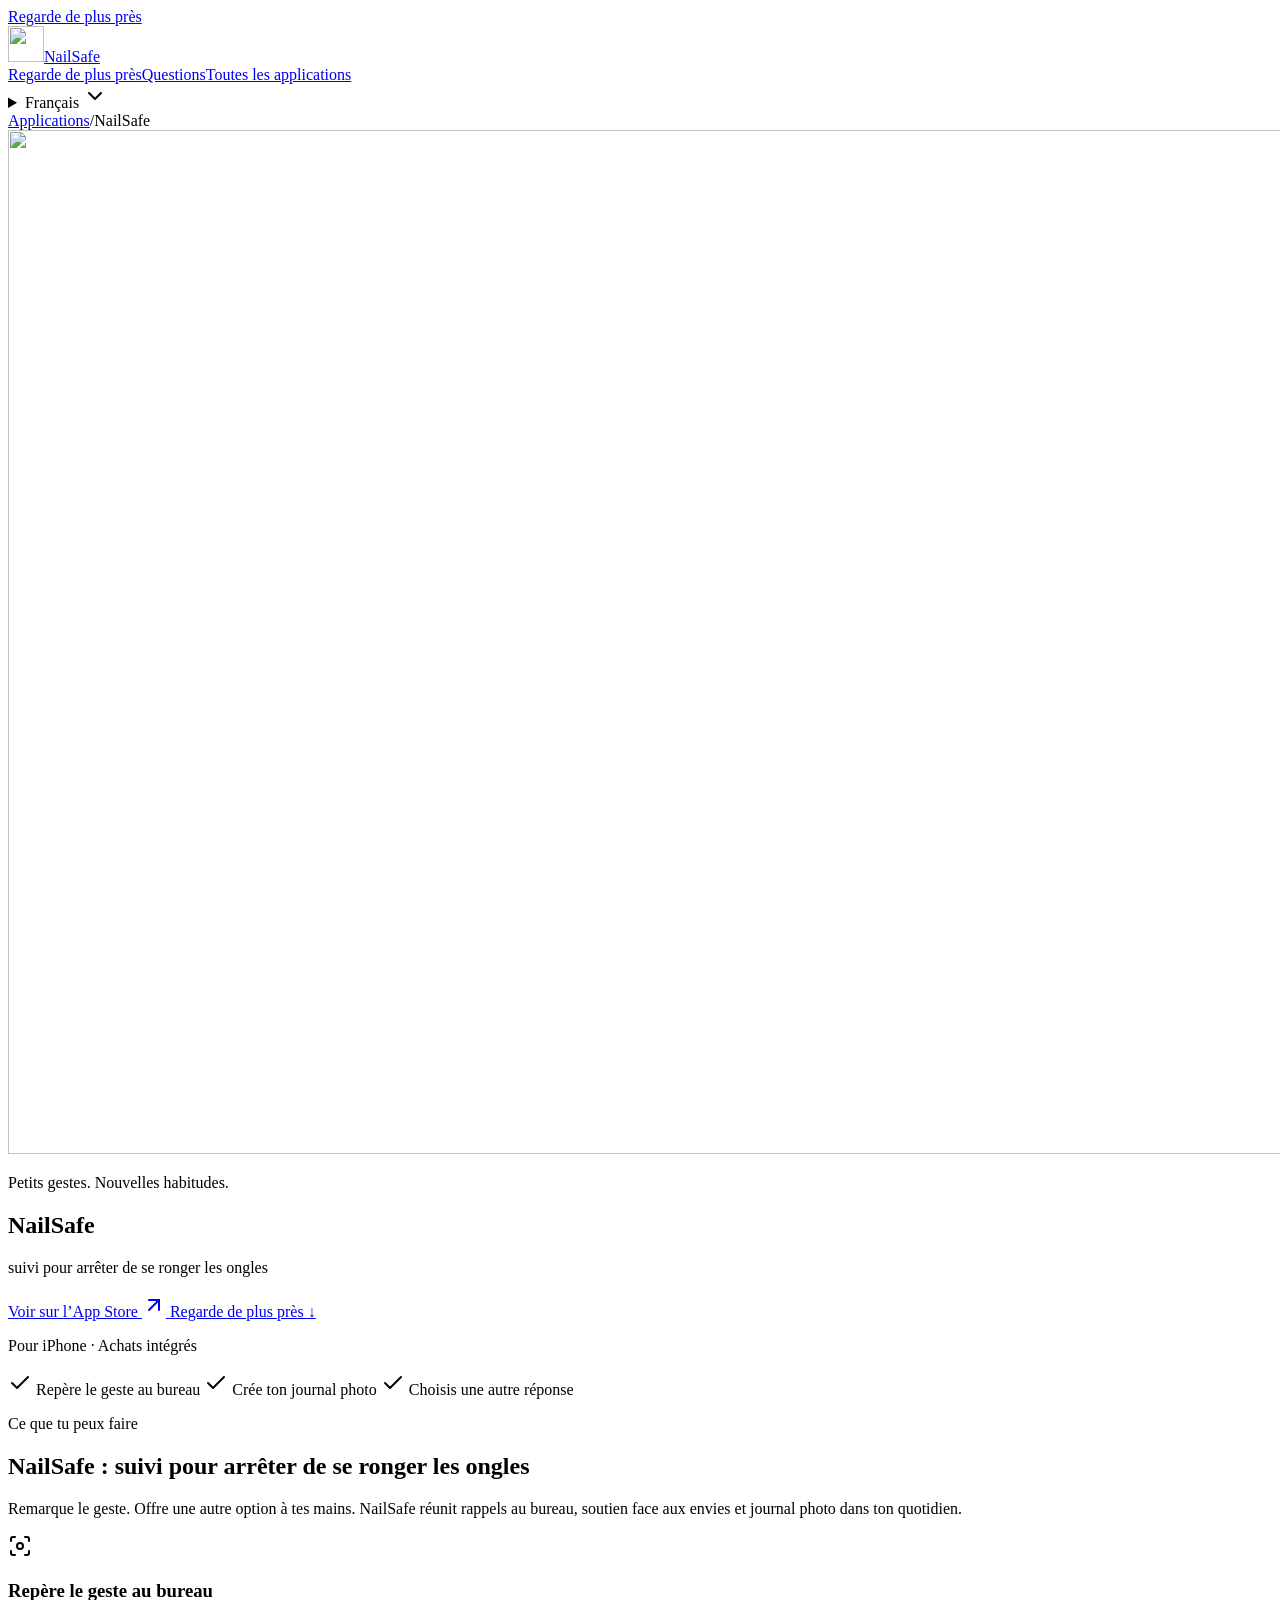
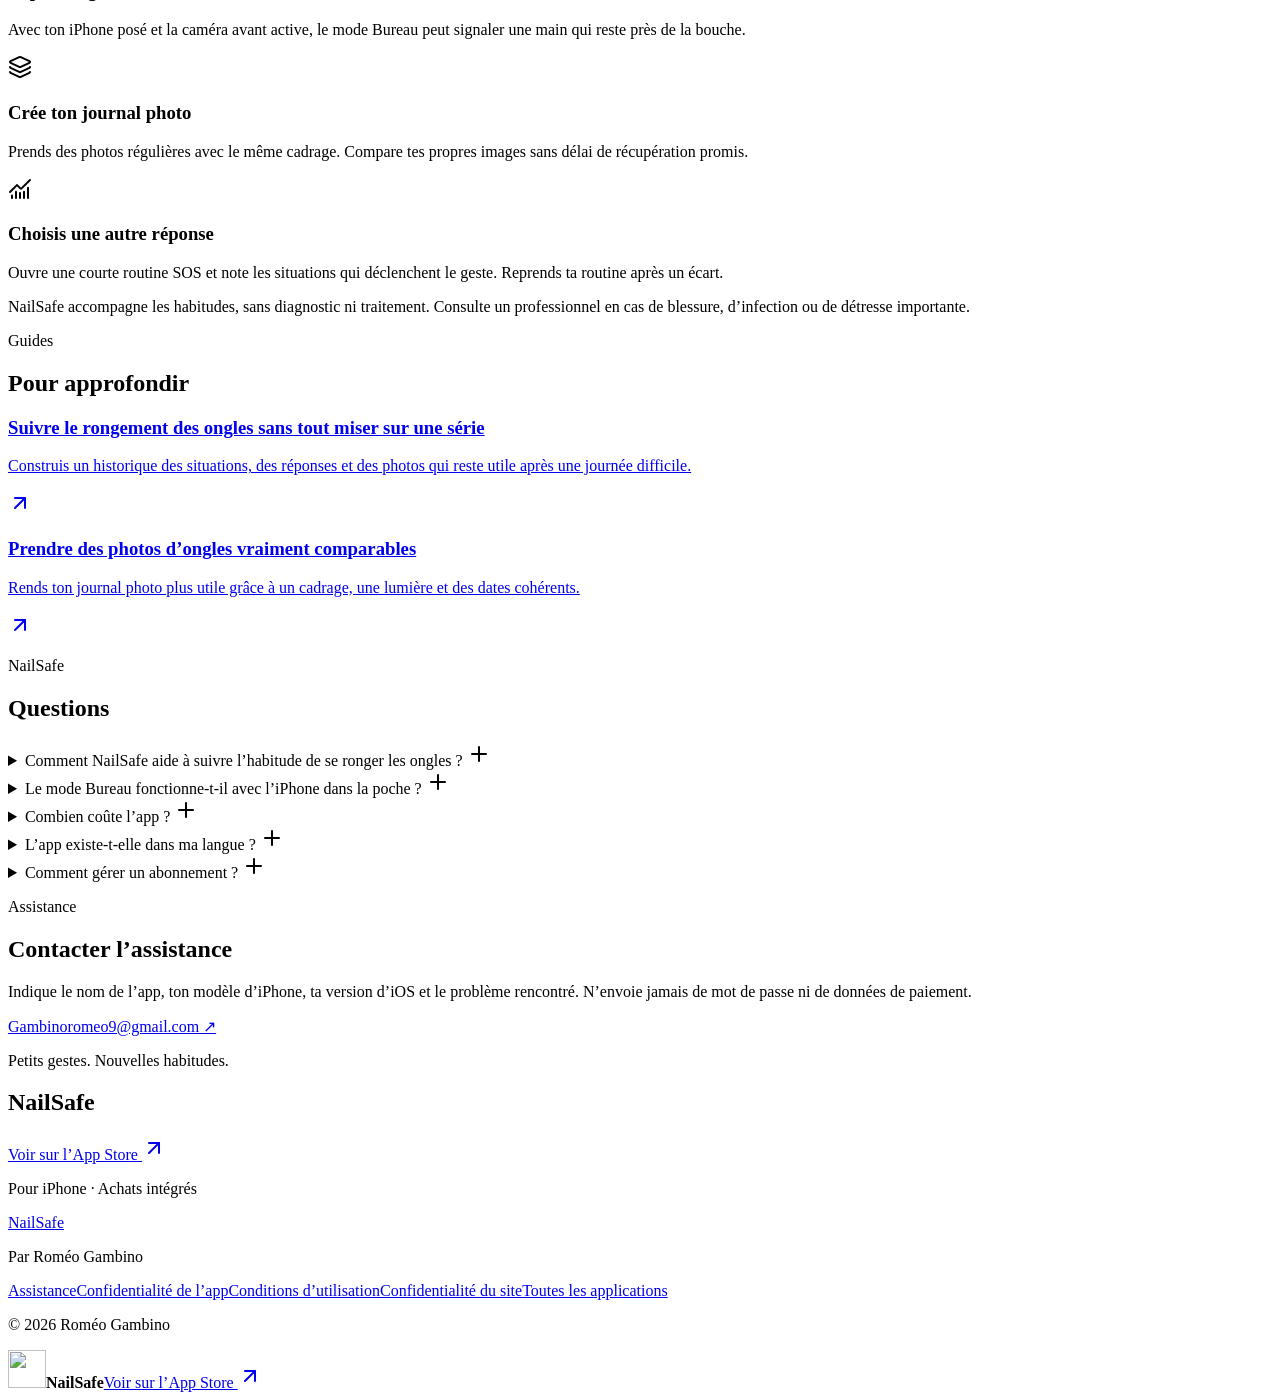
==== commit 4140978c: "Connect marketing homepage to multilingual app website" ====
--- a/index.html
+++ b/index.html
@@ -1 +1,90 @@
-<!doctype html><html lang="fr" dir="ltr"><head><meta charset="utf-8"><meta name="viewport" content="width=device-width,initial-scale=1"><title>NailSafe : suivi pour arrêter de se ronger les ongles</title><meta name="description" content="Remarque le geste. Offre une autre option à tes mains. NailSafe réunit rappels au bureau, soutien face aux envies et journal photo dans ton quotidien."><meta name="robots" content="index,follow,max-image-preview:large"><link rel="canonical" href="https://romeo-apps.gambinoromeo9.chatgpt.site/fr/nailsafe/"><link rel="alternate" hreflang="en" href="https://romeo-apps.gambinoromeo9.chatgpt.site/en/nailsafe/"><link rel="alternate" hreflang="fr" href="https://romeo-apps.gambinoromeo9.chatgpt.site/fr/nailsafe/"><link rel="alternate" hreflang="es" href="https://romeo-apps.gambinoromeo9.chatgpt.site/es/nailsafe/"><link rel="alternate" hreflang="de" href="https://romeo-apps.gambinoromeo9.chatgpt.site/de/nailsafe/"><link rel="alternate" hreflang="it" href="https://romeo-apps.gambinoromeo9.chatgpt.site/it/nailsafe/"><link rel="alternate" hreflang="pt-BR" href="https://romeo-apps.gambinoromeo9.chatgpt.site/pt-BR/nailsafe/"><link rel="alternate" hreflang="nl" href="https://romeo-apps.gambinoromeo9.chatgpt.site/nl/nailsafe/"><link rel="alternate" hreflang="pl" href="https://romeo-apps.gambinoromeo9.chatgpt.site/pl/nailsafe/"><link rel="alternate" hreflang="ru" href="https://romeo-apps.gambinoromeo9.chatgpt.site/ru/nailsafe/"><link rel="alternate" hreflang="tr" href="https://romeo-apps.gambinoromeo9.chatgpt.site/tr/nailsafe/"><link rel="alternate" hreflang="ar" href="https://romeo-apps.gambinoromeo9.chatgpt.site/ar/nailsafe/"><link rel="alternate" hreflang="hi" href="https://romeo-apps.gambinoromeo9.chatgpt.site/hi/nailsafe/"><link rel="alternate" hreflang="ja" href="https://romeo-apps.gambinoromeo9.chatgpt.site/ja/nailsafe/"><link rel="alternate" hreflang="ko" href="https://romeo-apps.gambinoromeo9.chatgpt.site/ko/nailsafe/"><link rel="alternate" hreflang="zh-Hans" href="https://romeo-apps.gambinoromeo9.chatgpt.site/zh-Hans/nailsafe/"><link rel="alternate" hreflang="zh-Hant" href="https://romeo-apps.gambinoromeo9.chatgpt.site/zh-Hant/nailsafe/"><link rel="alternate" hreflang="x-default" href="https://romeo-apps.gambinoromeo9.chatgpt.site/en/nailsafe/"><meta property="og:type" content="website"><meta property="og:title" content="NailSafe : suivi pour arrêter de se ronger les ongles"><meta property="og:description" content="Remarque le geste. Offre une autre option à tes mains. NailSafe réunit rappels au bureau, soutien face aux envies et journal photo dans ton quotidien."><meta property="og:url" content="https://romeo-apps.gambinoromeo9.chatgpt.site/fr/nailsafe/"><meta property="og:site_name" content="NailSafe"><meta name="theme-color" content="#dfe7ff"><link rel="icon" href="https://romeo-apps.gambinoromeo9.chatgpt.site/assets/nailsafe-icon.webp"><meta name="apple-itunes-app" content="app-id=6805811801"><link rel="stylesheet" href="https://romeo-apps.gambinoromeo9.chatgpt.site/style-8dffabfe72.css"><script type="application/ld+json">{"@context":"https://schema.org","@type":"SoftwareApplication","name":"NailSafe","operatingSystem":"iOS","applicationCategory":"HealthApplication","description":"Remarque le geste. Offre une autre option à tes mains. NailSafe réunit rappels au bureau, soutien face aux envies et journal photo dans ton quotidien.","url":"https://romeo-apps.gambinoromeo9.chatgpt.site/fr/nailsafe/","inLanguage":"fr","author":{"@type":"Person","name":"Roméo Gambino"},"downloadUrl":"https://apps.apple.com/app/id6805811801"}</script></head><body class="theme-hands" style="--accent:#dfe7ff;--accent-ink:#173fbd"><a class="skip" href="#main">Regarde de plus près</a><header class="header"><a class="brand" href="https://romeo-apps.gambinoromeo9.chatgpt.site/fr/nailsafe/" aria-label="NailSafe"><img src="https://romeo-apps.gambinoromeo9.chatgpt.site/assets/nailsafe-icon.webp" width="36" height="36" alt=""><span>NailSafe</span></a><nav class="main-nav" aria-label="Applications"><a href="https://romeo-apps.gambinoromeo9.chatgpt.site/fr/nailsafe/#features">Regarde de plus près</a><a href="https://romeo-apps.gambinoromeo9.chatgpt.site/fr/nailsafe/#questions">Questions</a><a href="https://romeo-apps.gambinoromeo9.chatgpt.site/fr/">Toutes les applications</a></nav><details class="languages"><summary>Français <span aria-hidden="true">⌄</span></summary><nav aria-label="Choisis ta langue"><a lang="en" hreflang="en" href="https://romeo-apps.gambinoromeo9.chatgpt.site/en/nailsafe/">English</a><a lang="fr" hreflang="fr" href="https://romeo-apps.gambinoromeo9.chatgpt.site/fr/nailsafe/" aria-current="page">Français</a><a lang="es" hreflang="es" href="https://romeo-apps.gambinoromeo9.chatgpt.site/es/nailsafe/">Español</a><a lang="de" hreflang="de" href="https://romeo-apps.gambinoromeo9.chatgpt.site/de/nailsafe/">Deutsch</a><a lang="it" hreflang="it" href="https://romeo-apps.gambinoromeo9.chatgpt.site/it/nailsafe/">Italiano</a><a lang="pt-BR" hreflang="pt-BR" href="https://romeo-apps.gambinoromeo9.chatgpt.site/pt-BR/nailsafe/">Português (Brasil)</a><a lang="nl" hreflang="nl" href="https://romeo-apps.gambinoromeo9.chatgpt.site/nl/nailsafe/">Nederlands</a><a lang="pl" hreflang="pl" href="https://romeo-apps.gambinoromeo9.chatgpt.site/pl/nailsafe/">Polski</a><a lang="ru" hreflang="ru" href="https://romeo-apps.gambinoromeo9.chatgpt.site/ru/nailsafe/">Русский</a><a lang="tr" hreflang="tr" href="https://romeo-apps.gambinoromeo9.chatgpt.site/tr/nailsafe/">Türkçe</a><a lang="ar" hreflang="ar" href="https://romeo-apps.gambinoromeo9.chatgpt.site/ar/nailsafe/">العربية</a><a lang="hi" hreflang="hi" href="https://romeo-apps.gambinoromeo9.chatgpt.site/hi/nailsafe/">हिन्दी</a><a lang="ja" hreflang="ja" href="https://romeo-apps.gambinoromeo9.chatgpt.site/ja/nailsafe/">日本語</a><a lang="ko" hreflang="ko" href="https://romeo-apps.gambinoromeo9.chatgpt.site/ko/nailsafe/">한국어</a><a lang="zh-Hans" hreflang="zh-Hans" href="https://romeo-apps.gambinoromeo9.chatgpt.site/zh-Hans/nailsafe/">简体中文</a><a lang="zh-Hant" hreflang="zh-Hant" href="https://romeo-apps.gambinoromeo9.chatgpt.site/zh-Hant/nailsafe/">繁體中文</a></nav></details></header><main id="main"><section class="hero"><div class="hero-copy"><p class="eyebrow">Petits gestes. Nouvelles habitudes.</p><h1>NailSafe</h1><p class="hero-intro">Remarque le geste. Offre une autre option à tes mains. NailSafe réunit rappels au bureau, soutien face aux envies et journal photo dans ton quotidien.</p><div class="hero-actions"><a class="button " href="https://apps.apple.com/app/id6805811801" data-app-store="nailsafe">Voir sur l’App Store <span aria-hidden="true">↗</span></a><a class="text-link" href="#features">Regarde de plus près <span aria-hidden="true">↓</span></a></div><p class="availability">Pour iPhone · Achats intégrés</p></div><img class="hero-art" src="https://romeo-apps.gambinoromeo9.chatgpt.site/assets/nailsafe-icon.webp" width="512" height="512" alt="NailSafe" fetchpriority="high"><div class="hero-bottom"><span>Petits gestes. Nouvelles habitudes.</span><span>iPhone</span></div></section><section class="section" id="features"><div class="section-heading"><p class="eyebrow">Ce que tu peux faire</p><h2>NailSafe : suivi pour arrêter de se ronger les ongles</h2></div><div class="features"><article><span class="feature-index">01</span><h3>Repère le geste au bureau</h3><p>Avec ton iPhone posé et la caméra avant active, le mode Bureau peut signaler une main qui reste près de la bouche.</p></article><article><span class="feature-index">02</span><h3>Crée ton journal photo</h3><p>Prends des photos régulières avec le même cadrage. Compare tes propres images sans délai de récupération promis.</p></article><article><span class="feature-index">03</span><h3>Choisis une autre réponse</h3><p>Ouvre une courte routine SOS et note les situations qui déclenchent le geste. Reprends ta routine après un écart.</p></article></div><p class="note">NailSafe accompagne les habitudes, sans diagnostic ni traitement. Consulte un professionnel en cas de blessure, d’infection ou de détresse importante.</p></section><section class="section guides"><div class="section-heading"><p class="eyebrow">Guides</p><h2>Pour approfondir</h2></div><a class="guide-row" href="https://romeo-apps.gambinoromeo9.chatgpt.site/fr/nailsafe/nail-biting-tracker/"><div><h3>Suivre le rongement des ongles sans tout miser sur une série</h3><p>Construis un historique des situations, des réponses et des photos qui reste utile après une journée difficile.</p></div><span aria-hidden="true">↗</span></a><a class="guide-row" href="https://romeo-apps.gambinoromeo9.chatgpt.site/fr/nailsafe/nail-progress-photos/"><div><h3>Prendre des photos d’ongles vraiment comparables</h3><p>Rends ton journal photo plus utile grâce à un cadrage, une lumière et des dates cohérents.</p></div><span aria-hidden="true">↗</span></a></section><section class="section questions" id="questions"><div class="section-heading"><p class="eyebrow">NailSafe</p><h2>Questions</h2></div><div class="faq-list"><details><summary>Combien coûte l’app ?<span aria-hidden="true">+</span></summary><p>L’App Store et l’app affichent le prix actuel et les achats proposés dans ta devise avant confirmation. Un essai dépend de l’offre et de ton éligibilité. Un téléchargement gratuit ne signifie pas que toutes les fonctions sont gratuites.</p></details><details><summary>L’app existe-t-elle dans ma langue ?<span aria-hidden="true">+</span></summary><p>Ces pages web sont traduites. Pour l’app, consulte la rubrique Langues de sa fiche App Store. Certains contenus peuvent être dans une autre langue.</p></details><details><summary>Comment gérer un abonnement ?<span aria-hidden="true">+</span></summary><p>Sur iPhone, ouvre Réglages, touche ton nom, puis Abonnements. Sélectionne l’app pour consulter ou résilier un abonnement actif. Supprimer l’app ne résilie pas l’abonnement.</p></details></div></section><section class="section support" id="support"><div><p class="eyebrow">Assistance</p><h2>Contacter l’assistance</h2><p>Indique le nom de l’app, ton modèle d’iPhone, ta version d’iOS et le problème rencontré. N’envoie jamais de mot de passe ni de données de paiement.</p></div><a class="text-link" href="mailto:Gambinoromeo9@gmail.com?subject=NailSafe%20support">Gambinoromeo9@gmail.com <span aria-hidden="true">↗</span></a></section><section class="closing"><p class="eyebrow">Petits gestes. Nouvelles habitudes.</p><h2>NailSafe</h2><a class="button " href="https://apps.apple.com/app/id6805811801" data-app-store="nailsafe">Voir sur l’App Store <span aria-hidden="true">↗</span></a><p>Pour iPhone · Achats intégrés</p></section></main><footer class="footer"><div class="footer-top"><a class="brand" href="https://romeo-apps.gambinoromeo9.chatgpt.site/fr/">NailSafe</a><p>Par Roméo Gambino</p></div><nav aria-label="Assistance"><a href="https://romeo-apps.gambinoromeo9.chatgpt.site/fr/nailsafe/#support">Assistance</a><a href="https://dualnbackapp.github.io/nailsafe/privacy.html">Confidentialité de l’app</a><a href="https://www.apple.com/legal/internet-services/itunes/dev/stdeula/">Conditions d’utilisation</a><a href="https://romeo-apps.gambinoromeo9.chatgpt.site/en/website-privacy/">Confidentialité du site</a><a href="https://romeo-apps.gambinoromeo9.chatgpt.site/fr/">Toutes les applications</a></nav><p class="fine">© 2026 Roméo Gambino</p></footer><aside class="mobile-download" aria-label="Voir sur l’App Store"><img src="https://romeo-apps.gambinoromeo9.chatgpt.site/assets/nailsafe-icon.webp" width="38" height="38" alt=""><strong>NailSafe</strong><a class="button " href="https://apps.apple.com/app/id6805811801" data-app-store="nailsafe">Voir sur l’App Store <span aria-hidden="true">↗</span></a></aside></body></html>+<!doctype html><html lang="fr" dir="ltr"><head><meta charset="utf-8"><meta name="viewport" content="width=device-width,initial-scale=1"><title>NailSafe : suivi pour arrêter de se ronger les ongles</title><meta name="description" content="Remarque le geste. Offre une autre option à tes mains. NailSafe réunit rappels au bureau, soutien face aux envies et journal photo dans ton quotidien."><meta name="robots" content="index,follow,max-image-preview:large"><link rel="canonical" href="https://romeo-apps.gambinoromeo9.chatgpt.site/fr/nailsafe/"><link rel="alternate" hreflang="en" href="https://romeo-apps.gambinoromeo9.chatgpt.site/en/nailsafe/"><link rel="alternate" hreflang="fr" href="https://romeo-apps.gambinoromeo9.chatgpt.site/fr/nailsafe/"><link rel="alternate" hreflang="es" href="https://romeo-apps.gambinoromeo9.chatgpt.site/es/nailsafe/"><link rel="alternate" hreflang="de" href="https://romeo-apps.gambinoromeo9.chatgpt.site/de/nailsafe/"><link rel="alternate" hreflang="it" href="https://romeo-apps.gambinoromeo9.chatgpt.site/it/nailsafe/"><link rel="alternate" hreflang="pt-BR" href="https://romeo-apps.gambinoromeo9.chatgpt.site/pt-BR/nailsafe/"><link rel="alternate" hreflang="nl" href="https://romeo-apps.gambinoromeo9.chatgpt.site/nl/nailsafe/"><link rel="alternate" hreflang="pl" href="https://romeo-apps.gambinoromeo9.chatgpt.site/pl/nailsafe/"><link rel="alternate" hreflang="ru" href="https://romeo-apps.gambinoromeo9.chatgpt.site/ru/nailsafe/"><link rel="alternate" hreflang="tr" href="https://romeo-apps.gambinoromeo9.chatgpt.site/tr/nailsafe/"><link rel="alternate" hreflang="ar" href="https://romeo-apps.gambinoromeo9.chatgpt.site/ar/nailsafe/"><link rel="alternate" hreflang="hi" href="https://romeo-apps.gambinoromeo9.chatgpt.site/hi/nailsafe/"><link rel="alternate" hreflang="ja" href="https://romeo-apps.gambinoromeo9.chatgpt.site/ja/nailsafe/"><link rel="alternate" hreflang="ko" href="https://romeo-apps.gambinoromeo9.chatgpt.site/ko/nailsafe/"><link rel="alternate" hreflang="zh-Hans" href="https://romeo-apps.gambinoromeo9.chatgpt.site/zh-Hans/nailsafe/"><link rel="alternate" hreflang="zh-Hant" href="https://romeo-apps.gambinoromeo9.chatgpt.site/zh-Hant/nailsafe/"><link rel="alternate" hreflang="x-default" href="https://romeo-apps.gambinoromeo9.chatgpt.site/en/nailsafe/"><meta property="og:type" content="website"><meta property="og:title" content="NailSafe : suivi pour arrêter de se ronger les ongles"><meta property="og:description" content="Remarque le geste. Offre une autre option à tes mains. NailSafe réunit rappels au bureau, soutien face aux envies et journal photo dans ton quotidien."><meta property="og:url" content="https://romeo-apps.gambinoromeo9.chatgpt.site/fr/nailsafe/"><meta property="og:site_name" content="NailSafe"><meta name="theme-color" content="#dfe7ff"><link rel="icon" href="https://romeo-apps.gambinoromeo9.chatgpt.site/assets/nailsafe-icon.webp"><meta name="apple-itunes-app" content="app-id=6805811801"><link rel="stylesheet" href="https://romeo-apps.gambinoromeo9.chatgpt.site/style-64d9572c5e.css"><script type="application/ld+json">{"@context":"https://schema.org","@type":"SoftwareApplication","name":"NailSafe","operatingSystem":"iOS","applicationCategory":"HealthApplication","description":"Remarque le geste. Offre une autre option à tes mains. NailSafe réunit rappels au bureau, soutien face aux envies et journal photo dans ton quotidien.","url":"https://romeo-apps.gambinoromeo9.chatgpt.site/fr/nailsafe/","inLanguage":"fr","author":{"@type":"Person","name":"Roméo Gambino"},"downloadUrl":"https://apps.apple.com/app/id6805811801","@id":"https://romeo-apps.gambinoromeo9.chatgpt.site/fr/nailsafe/#app","image":"https://romeo-apps.gambinoromeo9.chatgpt.site/assets/nailsafe-icon.webp","featureList":["Repère le geste au bureau","Crée ton journal photo","Choisis une autre réponse"],"publisher":{"@id":"https://romeo-apps.gambinoromeo9.chatgpt.site/#publisher"}}</script><meta content="https://romeo-apps.gambinoromeo9.chatgpt.site/assets/nailsafe-hero-v2.webp" property="og:image"><meta content="NailSafe — Petits gestes. Nouvelles habitudes." property="og:image:alt"><meta content="fr_FR" property="og:locale"><meta content="summary_large_image" name="twitter:card"><meta content="https://romeo-apps.gambinoromeo9.chatgpt.site/assets/nailsafe-hero-v2.webp" name="twitter:image"><script type="application/ld+json">{"@context":"https://schema.org","@type":"BreadcrumbList","itemListElement":[{"@type":"ListItem","position":1,"name":"Applications","item":"https://romeo-apps.gambinoromeo9.chatgpt.site/fr/"},{"@type":"ListItem","position":2,"name":"NailSafe","item":"https://romeo-apps.gambinoromeo9.chatgpt.site/fr/nailsafe/"}]}</script><script type="application/ld+json">{"@context":"https://schema.org","@type":"WebPage","@id":"https://romeo-apps.gambinoromeo9.chatgpt.site/fr/nailsafe/#page","url":"https://romeo-apps.gambinoromeo9.chatgpt.site/fr/nailsafe/","name":"NailSafe : suivi pour arrêter de se ronger les ongles","inLanguage":"fr","isPartOf":{"@id":"https://romeo-apps.gambinoromeo9.chatgpt.site/#website"},"publisher":{"@id":"https://romeo-apps.gambinoromeo9.chatgpt.site/#publisher"},"about":{"@id":"https://romeo-apps.gambinoromeo9.chatgpt.site/fr/nailsafe/#app"},"primaryImageOfPage":{"@type":"ImageObject","url":"https://romeo-apps.gambinoromeo9.chatgpt.site/assets/nailsafe-hero-v2.webp"}}</script></head><body class="theme-hands" style="--accent:#dfe7ff;--accent-ink:#173fbd"><a class="skip" href="#main">Regarde de plus près</a><header class="header"><a class="brand" href="https://romeo-apps.gambinoromeo9.chatgpt.site/fr/nailsafe/" aria-label="NailSafe"><img src="https://romeo-apps.gambinoromeo9.chatgpt.site/assets/nailsafe-icon.webp" width="36" height="36" alt=""><span>NailSafe</span></a><nav class="main-nav" aria-label="Applications"><a href="https://romeo-apps.gambinoromeo9.chatgpt.site/fr/nailsafe/#features">Regarde de plus près</a><a href="https://romeo-apps.gambinoromeo9.chatgpt.site/fr/nailsafe/#questions">Questions</a><a href="https://romeo-apps.gambinoromeo9.chatgpt.site/fr/">Toutes les applications</a></nav><details class="languages"><summary>Français <!-- @license lucide-static v1.41.0 - ISC -->
+<svg class="icon" aria-hidden="true" focusable="false" xmlns="http://www.w3.org/2000/svg" width="24" height="24" viewbox="0 0 24 24" fill="none" stroke="currentColor" stroke-width="2" stroke-linecap="round" stroke-linejoin="round">
+  <path d="m6 9 6 6 6-6" />
+</svg>
+</summary><nav aria-label="Choisis ta langue"><a lang="en" hreflang="en" href="https://romeo-apps.gambinoromeo9.chatgpt.site/en/nailsafe/">English</a><a lang="fr" hreflang="fr" href="https://romeo-apps.gambinoromeo9.chatgpt.site/fr/nailsafe/" aria-current="page">Français</a><a lang="es" hreflang="es" href="https://romeo-apps.gambinoromeo9.chatgpt.site/es/nailsafe/">Español</a><a lang="de" hreflang="de" href="https://romeo-apps.gambinoromeo9.chatgpt.site/de/nailsafe/">Deutsch</a><a lang="it" hreflang="it" href="https://romeo-apps.gambinoromeo9.chatgpt.site/it/nailsafe/">Italiano</a><a lang="pt-BR" hreflang="pt-BR" href="https://romeo-apps.gambinoromeo9.chatgpt.site/pt-BR/nailsafe/">Português (Brasil)</a><a lang="nl" hreflang="nl" href="https://romeo-apps.gambinoromeo9.chatgpt.site/nl/nailsafe/">Nederlands</a><a lang="pl" hreflang="pl" href="https://romeo-apps.gambinoromeo9.chatgpt.site/pl/nailsafe/">Polski</a><a lang="ru" hreflang="ru" href="https://romeo-apps.gambinoromeo9.chatgpt.site/ru/nailsafe/">Русский</a><a lang="tr" hreflang="tr" href="https://romeo-apps.gambinoromeo9.chatgpt.site/tr/nailsafe/">Türkçe</a><a lang="ar" hreflang="ar" href="https://romeo-apps.gambinoromeo9.chatgpt.site/ar/nailsafe/">العربية</a><a lang="hi" hreflang="hi" href="https://romeo-apps.gambinoromeo9.chatgpt.site/hi/nailsafe/">हिन्दी</a><a lang="ja" hreflang="ja" href="https://romeo-apps.gambinoromeo9.chatgpt.site/ja/nailsafe/">日本語</a><a lang="ko" hreflang="ko" href="https://romeo-apps.gambinoromeo9.chatgpt.site/ko/nailsafe/">한국어</a><a lang="zh-Hans" hreflang="zh-Hans" href="https://romeo-apps.gambinoromeo9.chatgpt.site/zh-Hans/nailsafe/">简体中文</a><a lang="zh-Hant" hreflang="zh-Hant" href="https://romeo-apps.gambinoromeo9.chatgpt.site/zh-Hant/nailsafe/">繁體中文</a></nav></details></header><main id="main"><nav aria-label="Fil d’Ariane" class="breadcrumbs"><a href="https://romeo-apps.gambinoromeo9.chatgpt.site/fr/">Applications</a><span aria-hidden="true">/</span><span aria-current="page">NailSafe</span></nav><section class="hero hero-v2"><img fetchpriority="high" alt="" height="1024" width="1536" src="https://romeo-apps.gambinoromeo9.chatgpt.site/assets/nailsafe-hero-v2.webp" class="hero-scene"><div class="hero-copy"><p class="eyebrow">Petits gestes. Nouvelles habitudes.</p><h1>NailSafe</h1><p class="hero-subtitle">suivi pour arrêter de se ronger les ongles</p><div class="hero-actions"><a class="button" href="https://apps.apple.com/app/id6805811801" data-app-store="nailsafe">Voir sur l’App Store <!-- @license lucide-static v1.41.0 - ISC -->
+<svg class="icon" aria-hidden="true" focusable="false" xmlns="http://www.w3.org/2000/svg" width="24" height="24" viewbox="0 0 24 24" fill="none" stroke="currentColor" stroke-width="2" stroke-linecap="round" stroke-linejoin="round">
+  <path d="M7 7h10v10" />
+  <path d="M7 17 17 7" />
+</svg>
+</a><a class="text-link" href="#features">Regarde de plus près <span aria-hidden="true">↓</span></a></div><p class="availability">Pour iPhone · Achats intégrés</p></div></section><div class="benefit-strip"><span><!-- @license lucide-static v1.41.0 - ISC -->
+<svg class="icon" aria-hidden="true" focusable="false" xmlns="http://www.w3.org/2000/svg" width="24" height="24" viewbox="0 0 24 24" fill="none" stroke="currentColor" stroke-width="2" stroke-linecap="round" stroke-linejoin="round">
+  <path d="M20 6 9 17l-5-5" />
+</svg>
+Repère le geste au bureau</span><span><!-- @license lucide-static v1.41.0 - ISC -->
+<svg class="icon" aria-hidden="true" focusable="false" xmlns="http://www.w3.org/2000/svg" width="24" height="24" viewbox="0 0 24 24" fill="none" stroke="currentColor" stroke-width="2" stroke-linecap="round" stroke-linejoin="round">
+  <path d="M20 6 9 17l-5-5" />
+</svg>
+Crée ton journal photo</span><span><!-- @license lucide-static v1.41.0 - ISC -->
+<svg class="icon" aria-hidden="true" focusable="false" xmlns="http://www.w3.org/2000/svg" width="24" height="24" viewbox="0 0 24 24" fill="none" stroke="currentColor" stroke-width="2" stroke-linecap="round" stroke-linejoin="round">
+  <path d="M20 6 9 17l-5-5" />
+</svg>
+Choisis une autre réponse</span></div><section class="section" id="features"><div class="section-heading"><p class="eyebrow">Ce que tu peux faire</p><h2>NailSafe : suivi pour arrêter de se ronger les ongles</h2><p class="section-intro">Remarque le geste. Offre une autre option à tes mains. NailSafe réunit rappels au bureau, soutien face aux envies et journal photo dans ton quotidien.</p></div><div class="features"><article><span class="feature-index"><!-- @license lucide-static v1.41.0 - ISC -->
+<svg class="icon" aria-hidden="true" focusable="false" xmlns="http://www.w3.org/2000/svg" width="24" height="24" viewbox="0 0 24 24" fill="none" stroke="currentColor" stroke-width="2" stroke-linecap="round" stroke-linejoin="round">
+  <circle cx="12" cy="12" r="3" />
+  <path d="M3 7V5a2 2 0 0 1 2-2h2" />
+  <path d="M17 3h2a2 2 0 0 1 2 2v2" />
+  <path d="M21 17v2a2 2 0 0 1-2 2h-2" />
+  <path d="M7 21H5a2 2 0 0 1-2-2v-2" />
+</svg>
+</span><h3>Repère le geste au bureau</h3><p>Avec ton iPhone posé et la caméra avant active, le mode Bureau peut signaler une main qui reste près de la bouche.</p></article><article><span class="feature-index"><!-- @license lucide-static v1.41.0 - ISC -->
+<svg class="icon" aria-hidden="true" focusable="false" xmlns="http://www.w3.org/2000/svg" width="24" height="24" viewbox="0 0 24 24" fill="none" stroke="currentColor" stroke-width="2" stroke-linecap="round" stroke-linejoin="round">
+  <path d="M12.83 2.18a2 2 0 0 0-1.66 0L2.6 6.08a1 1 0 0 0 0 1.83l8.58 3.91a2 2 0 0 0 1.66 0l8.58-3.9a1 1 0 0 0 0-1.83z" />
+  <path d="M2 12a1 1 0 0 0 .58.91l8.6 3.91a2 2 0 0 0 1.65 0l8.58-3.9A1 1 0 0 0 22 12" />
+  <path d="M2 17a1 1 0 0 0 .58.91l8.6 3.91a2 2 0 0 0 1.65 0l8.58-3.9A1 1 0 0 0 22 17" />
+</svg>
+</span><h3>Crée ton journal photo</h3><p>Prends des photos régulières avec le même cadrage. Compare tes propres images sans délai de récupération promis.</p></article><article><span class="feature-index"><!-- @license lucide-static v1.41.0 - ISC -->
+<svg class="icon" aria-hidden="true" focusable="false" xmlns="http://www.w3.org/2000/svg" width="24" height="24" viewbox="0 0 24 24" fill="none" stroke="currentColor" stroke-width="2" stroke-linecap="round" stroke-linejoin="round">
+  <path d="M12 16v5" />
+  <path d="M16 14.639V21" />
+  <path d="M20 10.656V21" />
+  <path d="m22 3-8.646 8.646a.5.5 0 0 1-.708 0L9.354 8.354a.5.5 0 0 0-.707 0L2 15" />
+  <path d="M4 18.463V21" />
+  <path d="M8 14.656V21" />
+</svg>
+</span><h3>Choisis une autre réponse</h3><p>Ouvre une courte routine SOS et note les situations qui déclenchent le geste. Reprends ta routine après un écart.</p></article></div><p class="note">NailSafe accompagne les habitudes, sans diagnostic ni traitement. Consulte un professionnel en cas de blessure, d’infection ou de détresse importante.</p></section><section class="section guides"><div class="section-heading"><p class="eyebrow">Guides</p><h2>Pour approfondir</h2></div><a class="guide-row" href="https://romeo-apps.gambinoromeo9.chatgpt.site/fr/nailsafe/nail-biting-tracker/"><div><h3>Suivre le rongement des ongles sans tout miser sur une série</h3><p>Construis un historique des situations, des réponses et des photos qui reste utile après une journée difficile.</p></div><!-- @license lucide-static v1.41.0 - ISC -->
+<svg class="icon" aria-hidden="true" focusable="false" xmlns="http://www.w3.org/2000/svg" width="24" height="24" viewbox="0 0 24 24" fill="none" stroke="currentColor" stroke-width="2" stroke-linecap="round" stroke-linejoin="round">
+  <path d="M7 7h10v10" />
+  <path d="M7 17 17 7" />
+</svg>
+</a><a class="guide-row" href="https://romeo-apps.gambinoromeo9.chatgpt.site/fr/nailsafe/nail-progress-photos/"><div><h3>Prendre des photos d’ongles vraiment comparables</h3><p>Rends ton journal photo plus utile grâce à un cadrage, une lumière et des dates cohérents.</p></div><!-- @license lucide-static v1.41.0 - ISC -->
+<svg class="icon" aria-hidden="true" focusable="false" xmlns="http://www.w3.org/2000/svg" width="24" height="24" viewbox="0 0 24 24" fill="none" stroke="currentColor" stroke-width="2" stroke-linecap="round" stroke-linejoin="round">
+  <path d="M7 7h10v10" />
+  <path d="M7 17 17 7" />
+</svg>
+</a></section><section class="section questions" id="questions"><div class="section-heading"><p class="eyebrow">NailSafe</p><h2>Questions</h2></div><div class="faq-list"><details><summary>Comment NailSafe aide à suivre l’habitude de se ronger les ongles ?<!-- @license lucide-static v1.41.0 - ISC -->
+<svg class="icon" aria-hidden="true" focusable="false" xmlns="http://www.w3.org/2000/svg" width="24" height="24" viewbox="0 0 24 24" fill="none" stroke="currentColor" stroke-width="2" stroke-linecap="round" stroke-linejoin="round">
+  <path d="M5 12h14" />
+  <path d="M12 5v14" />
+</svg>
+</summary><p>NailSafe associe rappels du mode Bureau, courtes routines SOS et journal photo. Ces outils aident à repérer les situations et suivre tes habitudes, sans délai de récupération promis.</p></details><details><summary>Le mode Bureau fonctionne-t-il avec l’iPhone dans la poche ?<!-- @license lucide-static v1.41.0 - ISC -->
+<svg class="icon" aria-hidden="true" focusable="false" xmlns="http://www.w3.org/2000/svg" width="24" height="24" viewbox="0 0 24 24" fill="none" stroke="currentColor" stroke-width="2" stroke-linecap="round" stroke-linejoin="round">
+  <path d="M5 12h14" />
+  <path d="M12 5v14" />
+</svg>
+</summary><p>Non. L’iPhone doit être posé et sa caméra avant active. Le mode Bureau peut signaler une main près de la bouche ; ce n’est pas un détecteur fonctionnant dans la poche.</p></details><details><summary>Combien coûte l’app ?<!-- @license lucide-static v1.41.0 - ISC -->
+<svg class="icon" aria-hidden="true" focusable="false" xmlns="http://www.w3.org/2000/svg" width="24" height="24" viewbox="0 0 24 24" fill="none" stroke="currentColor" stroke-width="2" stroke-linecap="round" stroke-linejoin="round">
+  <path d="M5 12h14" />
+  <path d="M12 5v14" />
+</svg>
+</summary><p>L’App Store et l’app affichent le prix actuel et les achats proposés dans ta devise avant confirmation. Un essai dépend de l’offre et de ton éligibilité. Un téléchargement gratuit ne signifie pas que toutes les fonctions sont gratuites.</p></details><details><summary>L’app existe-t-elle dans ma langue ?<!-- @license lucide-static v1.41.0 - ISC -->
+<svg class="icon" aria-hidden="true" focusable="false" xmlns="http://www.w3.org/2000/svg" width="24" height="24" viewbox="0 0 24 24" fill="none" stroke="currentColor" stroke-width="2" stroke-linecap="round" stroke-linejoin="round">
+  <path d="M5 12h14" />
+  <path d="M12 5v14" />
+</svg>
+</summary><p>Ces pages web sont traduites. Pour l’app, consulte la rubrique Langues de sa fiche App Store. Certains contenus peuvent être dans une autre langue.</p></details><details><summary>Comment gérer un abonnement ?<!-- @license lucide-static v1.41.0 - ISC -->
+<svg class="icon" aria-hidden="true" focusable="false" xmlns="http://www.w3.org/2000/svg" width="24" height="24" viewbox="0 0 24 24" fill="none" stroke="currentColor" stroke-width="2" stroke-linecap="round" stroke-linejoin="round">
+  <path d="M5 12h14" />
+  <path d="M12 5v14" />
+</svg>
+</summary><p>Sur iPhone, ouvre Réglages, touche ton nom, puis Abonnements. Sélectionne l’app pour consulter ou résilier un abonnement actif. Supprimer l’app ne résilie pas l’abonnement.</p></details></div></section><section class="section support" id="support"><div><p class="eyebrow">Assistance</p><h2>Contacter l’assistance</h2><p>Indique le nom de l’app, ton modèle d’iPhone, ta version d’iOS et le problème rencontré. N’envoie jamais de mot de passe ni de données de paiement.</p></div><a class="text-link" href="mailto:Gambinoromeo9@gmail.com?subject=NailSafe%20support">Gambinoromeo9@gmail.com <span aria-hidden="true">↗</span></a></section><section class="closing"><p class="eyebrow">Petits gestes. Nouvelles habitudes.</p><h2>NailSafe</h2><a class="button" href="https://apps.apple.com/app/id6805811801" data-app-store="nailsafe">Voir sur l’App Store <!-- @license lucide-static v1.41.0 - ISC -->
+<svg class="icon" aria-hidden="true" focusable="false" xmlns="http://www.w3.org/2000/svg" width="24" height="24" viewbox="0 0 24 24" fill="none" stroke="currentColor" stroke-width="2" stroke-linecap="round" stroke-linejoin="round">
+  <path d="M7 7h10v10" />
+  <path d="M7 17 17 7" />
+</svg>
+</a><p>Pour iPhone · Achats intégrés</p></section></main><footer class="footer"><div class="footer-top"><a class="brand" href="https://romeo-apps.gambinoromeo9.chatgpt.site/fr/">NailSafe</a><p>Par Roméo Gambino</p></div><nav aria-label="Assistance"><a href="https://romeo-apps.gambinoromeo9.chatgpt.site/fr/nailsafe/#support">Assistance</a><a href="https://dualnbackapp.github.io/nailsafe/privacy.html">Confidentialité de l’app</a><a href="https://www.apple.com/legal/internet-services/itunes/dev/stdeula/">Conditions d’utilisation</a><a href="https://romeo-apps.gambinoromeo9.chatgpt.site/en/website-privacy/">Confidentialité du site</a><a href="https://romeo-apps.gambinoromeo9.chatgpt.site/fr/">Toutes les applications</a></nav><p class="fine">© 2026 Roméo Gambino</p></footer><aside class="mobile-download" aria-label="Voir sur l’App Store"><img src="https://romeo-apps.gambinoromeo9.chatgpt.site/assets/nailsafe-icon.webp" width="38" height="38" alt=""><strong>NailSafe</strong><a class="button" href="https://apps.apple.com/app/id6805811801" data-app-store="nailsafe">Voir sur l’App Store <!-- @license lucide-static v1.41.0 - ISC -->
+<svg class="icon" aria-hidden="true" focusable="false" xmlns="http://www.w3.org/2000/svg" width="24" height="24" viewbox="0 0 24 24" fill="none" stroke="currentColor" stroke-width="2" stroke-linecap="round" stroke-linejoin="round">
+  <path d="M7 7h10v10" />
+  <path d="M7 17 17 7" />
+</svg>
+</a></aside></body></html>
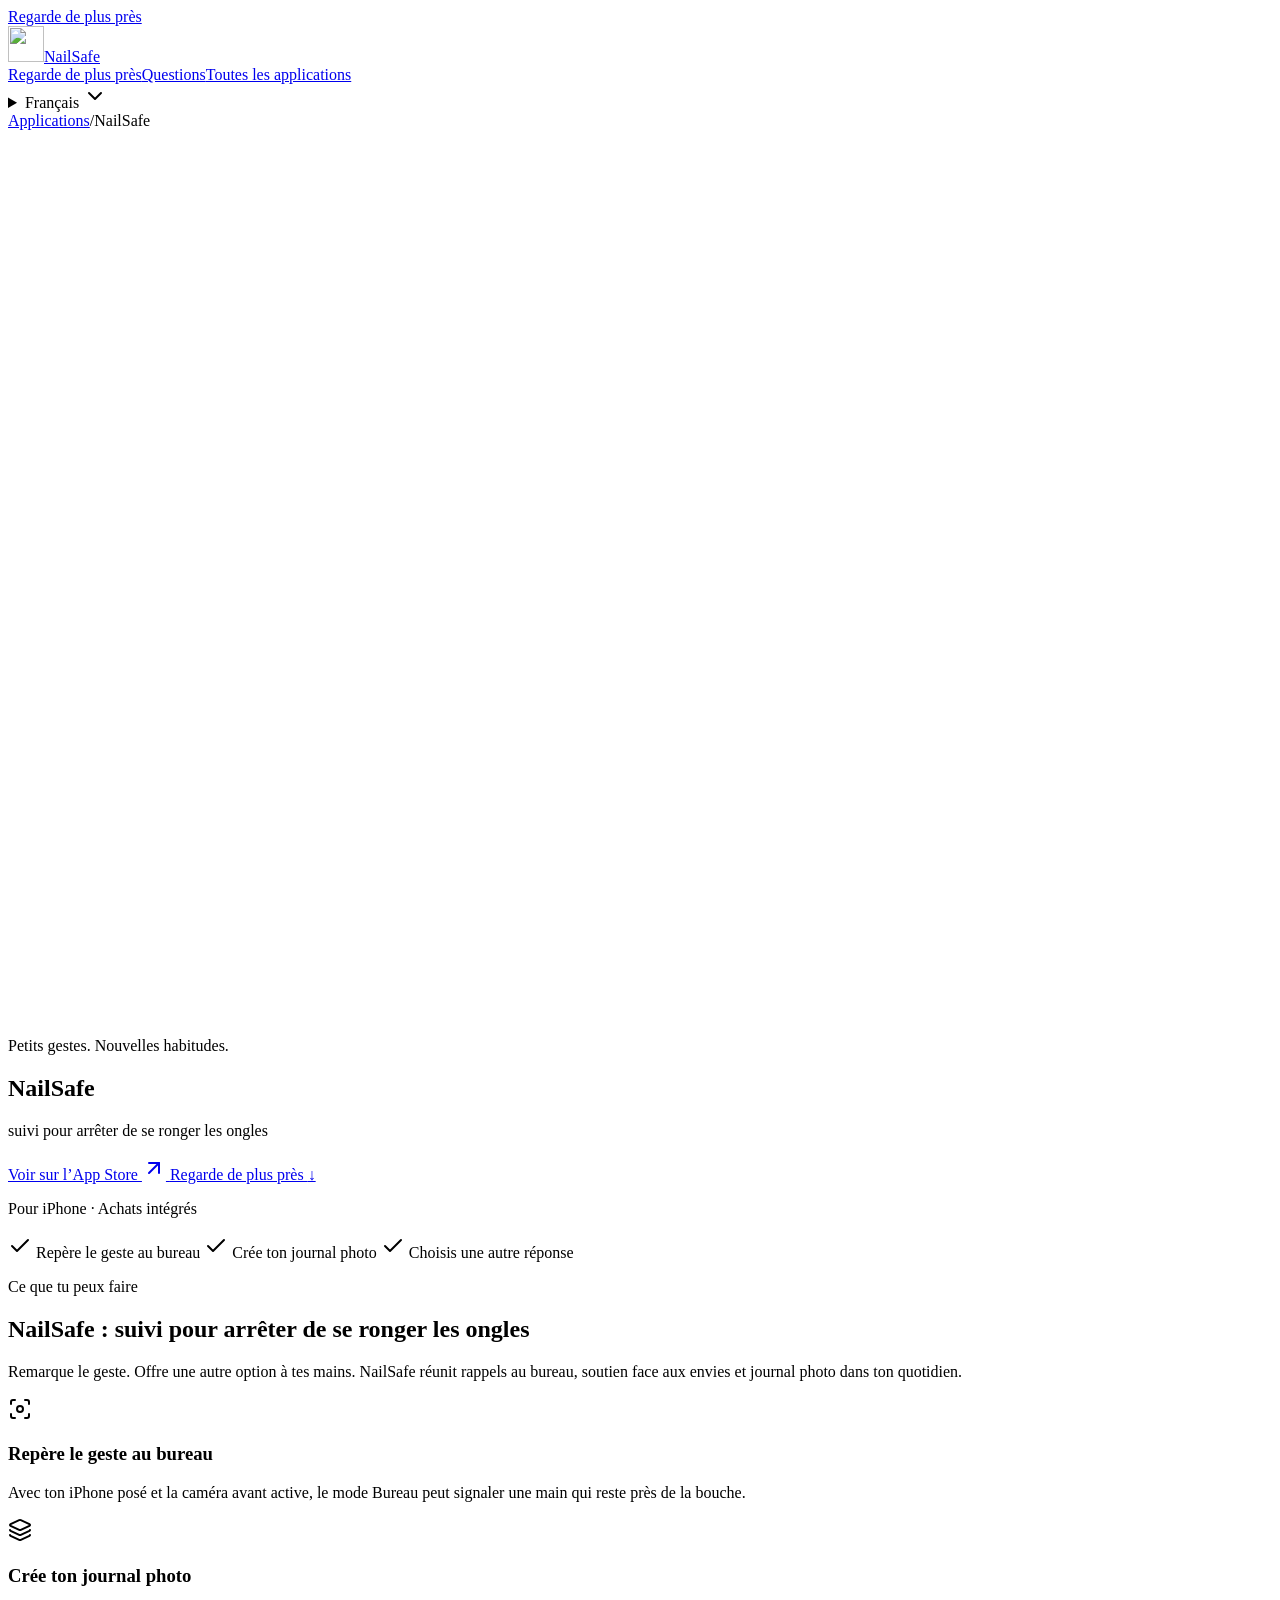
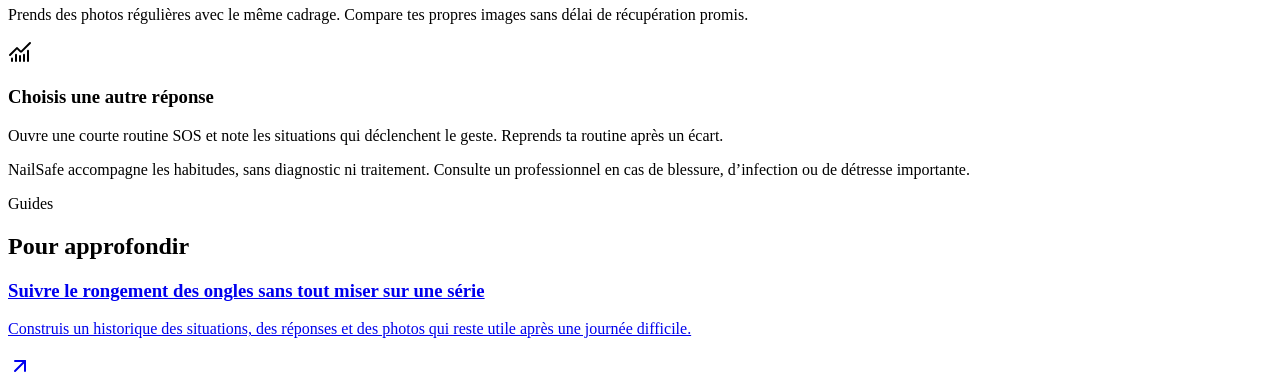
==== commit c404780f: "Connect marketing homepage to multilingual app website" ====
--- a/index.html
+++ b/index.html
@@ -1,8 +1,8 @@
-<!doctype html><html lang="fr" dir="ltr"><head><meta charset="utf-8"><meta name="viewport" content="width=device-width,initial-scale=1"><title>NailSafe : suivi pour arrêter de se ronger les ongles</title><meta name="description" content="Remarque le geste. Offre une autre option à tes mains. NailSafe réunit rappels au bureau, soutien face aux envies et journal photo dans ton quotidien."><meta name="robots" content="index,follow,max-image-preview:large"><link rel="canonical" href="https://romeo-apps.gambinoromeo9.chatgpt.site/fr/nailsafe/"><link rel="alternate" hreflang="en" href="https://romeo-apps.gambinoromeo9.chatgpt.site/en/nailsafe/"><link rel="alternate" hreflang="fr" href="https://romeo-apps.gambinoromeo9.chatgpt.site/fr/nailsafe/"><link rel="alternate" hreflang="es" href="https://romeo-apps.gambinoromeo9.chatgpt.site/es/nailsafe/"><link rel="alternate" hreflang="de" href="https://romeo-apps.gambinoromeo9.chatgpt.site/de/nailsafe/"><link rel="alternate" hreflang="it" href="https://romeo-apps.gambinoromeo9.chatgpt.site/it/nailsafe/"><link rel="alternate" hreflang="pt-BR" href="https://romeo-apps.gambinoromeo9.chatgpt.site/pt-BR/nailsafe/"><link rel="alternate" hreflang="nl" href="https://romeo-apps.gambinoromeo9.chatgpt.site/nl/nailsafe/"><link rel="alternate" hreflang="pl" href="https://romeo-apps.gambinoromeo9.chatgpt.site/pl/nailsafe/"><link rel="alternate" hreflang="ru" href="https://romeo-apps.gambinoromeo9.chatgpt.site/ru/nailsafe/"><link rel="alternate" hreflang="tr" href="https://romeo-apps.gambinoromeo9.chatgpt.site/tr/nailsafe/"><link rel="alternate" hreflang="ar" href="https://romeo-apps.gambinoromeo9.chatgpt.site/ar/nailsafe/"><link rel="alternate" hreflang="hi" href="https://romeo-apps.gambinoromeo9.chatgpt.site/hi/nailsafe/"><link rel="alternate" hreflang="ja" href="https://romeo-apps.gambinoromeo9.chatgpt.site/ja/nailsafe/"><link rel="alternate" hreflang="ko" href="https://romeo-apps.gambinoromeo9.chatgpt.site/ko/nailsafe/"><link rel="alternate" hreflang="zh-Hans" href="https://romeo-apps.gambinoromeo9.chatgpt.site/zh-Hans/nailsafe/"><link rel="alternate" hreflang="zh-Hant" href="https://romeo-apps.gambinoromeo9.chatgpt.site/zh-Hant/nailsafe/"><link rel="alternate" hreflang="x-default" href="https://romeo-apps.gambinoromeo9.chatgpt.site/en/nailsafe/"><meta property="og:type" content="website"><meta property="og:title" content="NailSafe : suivi pour arrêter de se ronger les ongles"><meta property="og:description" content="Remarque le geste. Offre une autre option à tes mains. NailSafe réunit rappels au bureau, soutien face aux envies et journal photo dans ton quotidien."><meta property="og:url" content="https://romeo-apps.gambinoromeo9.chatgpt.site/fr/nailsafe/"><meta property="og:site_name" content="NailSafe"><meta name="theme-color" content="#dfe7ff"><link rel="icon" href="https://romeo-apps.gambinoromeo9.chatgpt.site/assets/nailsafe-icon.webp"><meta name="apple-itunes-app" content="app-id=6805811801"><link rel="stylesheet" href="https://romeo-apps.gambinoromeo9.chatgpt.site/style-64d9572c5e.css"><script type="application/ld+json">{"@context":"https://schema.org","@type":"SoftwareApplication","name":"NailSafe","operatingSystem":"iOS","applicationCategory":"HealthApplication","description":"Remarque le geste. Offre une autre option à tes mains. NailSafe réunit rappels au bureau, soutien face aux envies et journal photo dans ton quotidien.","url":"https://romeo-apps.gambinoromeo9.chatgpt.site/fr/nailsafe/","inLanguage":"fr","author":{"@type":"Person","name":"Roméo Gambino"},"downloadUrl":"https://apps.apple.com/app/id6805811801","@id":"https://romeo-apps.gambinoromeo9.chatgpt.site/fr/nailsafe/#app","image":"https://romeo-apps.gambinoromeo9.chatgpt.site/assets/nailsafe-icon.webp","featureList":["Repère le geste au bureau","Crée ton journal photo","Choisis une autre réponse"],"publisher":{"@id":"https://romeo-apps.gambinoromeo9.chatgpt.site/#publisher"}}</script><meta content="https://romeo-apps.gambinoromeo9.chatgpt.site/assets/nailsafe-hero-v2.webp" property="og:image"><meta content="NailSafe — Petits gestes. Nouvelles habitudes." property="og:image:alt"><meta content="fr_FR" property="og:locale"><meta content="summary_large_image" name="twitter:card"><meta content="https://romeo-apps.gambinoromeo9.chatgpt.site/assets/nailsafe-hero-v2.webp" name="twitter:image"><script type="application/ld+json">{"@context":"https://schema.org","@type":"BreadcrumbList","itemListElement":[{"@type":"ListItem","position":1,"name":"Applications","item":"https://romeo-apps.gambinoromeo9.chatgpt.site/fr/"},{"@type":"ListItem","position":2,"name":"NailSafe","item":"https://romeo-apps.gambinoromeo9.chatgpt.site/fr/nailsafe/"}]}</script><script type="application/ld+json">{"@context":"https://schema.org","@type":"WebPage","@id":"https://romeo-apps.gambinoromeo9.chatgpt.site/fr/nailsafe/#page","url":"https://romeo-apps.gambinoromeo9.chatgpt.site/fr/nailsafe/","name":"NailSafe : suivi pour arrêter de se ronger les ongles","inLanguage":"fr","isPartOf":{"@id":"https://romeo-apps.gambinoromeo9.chatgpt.site/#website"},"publisher":{"@id":"https://romeo-apps.gambinoromeo9.chatgpt.site/#publisher"},"about":{"@id":"https://romeo-apps.gambinoromeo9.chatgpt.site/fr/nailsafe/#app"},"primaryImageOfPage":{"@type":"ImageObject","url":"https://romeo-apps.gambinoromeo9.chatgpt.site/assets/nailsafe-hero-v2.webp"}}</script></head><body class="theme-hands" style="--accent:#dfe7ff;--accent-ink:#173fbd"><a class="skip" href="#main">Regarde de plus près</a><header class="header"><a class="brand" href="https://romeo-apps.gambinoromeo9.chatgpt.site/fr/nailsafe/" aria-label="NailSafe"><img src="https://romeo-apps.gambinoromeo9.chatgpt.site/assets/nailsafe-icon.webp" width="36" height="36" alt=""><span>NailSafe</span></a><nav class="main-nav" aria-label="Applications"><a href="https://romeo-apps.gambinoromeo9.chatgpt.site/fr/nailsafe/#features">Regarde de plus près</a><a href="https://romeo-apps.gambinoromeo9.chatgpt.site/fr/nailsafe/#questions">Questions</a><a href="https://romeo-apps.gambinoromeo9.chatgpt.site/fr/">Toutes les applications</a></nav><details class="languages"><summary>Français <!-- @license lucide-static v1.41.0 - ISC -->
+<!doctype html><html lang="fr" dir="ltr"><head><meta charset="utf-8"><meta name="viewport" content="width=device-width,initial-scale=1"><title>NailSafe : suivi pour arrêter de se ronger les ongles</title><meta name="description" content="Remarque le geste. Offre une autre option à tes mains. NailSafe réunit rappels au bureau, soutien face aux envies et journal photo dans ton quotidien."><meta name="robots" content="index,follow,max-image-preview:large"><link rel="canonical" href="https://romeo-apps.gambinoromeo9.chatgpt.site/fr/nailsafe/"><link rel="alternate" hreflang="en" href="https://romeo-apps.gambinoromeo9.chatgpt.site/en/nailsafe/"><link rel="alternate" hreflang="fr" href="https://romeo-apps.gambinoromeo9.chatgpt.site/fr/nailsafe/"><link rel="alternate" hreflang="es" href="https://romeo-apps.gambinoromeo9.chatgpt.site/es/nailsafe/"><link rel="alternate" hreflang="de" href="https://romeo-apps.gambinoromeo9.chatgpt.site/de/nailsafe/"><link rel="alternate" hreflang="it" href="https://romeo-apps.gambinoromeo9.chatgpt.site/it/nailsafe/"><link rel="alternate" hreflang="pt-BR" href="https://romeo-apps.gambinoromeo9.chatgpt.site/pt-BR/nailsafe/"><link rel="alternate" hreflang="nl" href="https://romeo-apps.gambinoromeo9.chatgpt.site/nl/nailsafe/"><link rel="alternate" hreflang="pl" href="https://romeo-apps.gambinoromeo9.chatgpt.site/pl/nailsafe/"><link rel="alternate" hreflang="ru" href="https://romeo-apps.gambinoromeo9.chatgpt.site/ru/nailsafe/"><link rel="alternate" hreflang="tr" href="https://romeo-apps.gambinoromeo9.chatgpt.site/tr/nailsafe/"><link rel="alternate" hreflang="ar" href="https://romeo-apps.gambinoromeo9.chatgpt.site/ar/nailsafe/"><link rel="alternate" hreflang="hi" href="https://romeo-apps.gambinoromeo9.chatgpt.site/hi/nailsafe/"><link rel="alternate" hreflang="ja" href="https://romeo-apps.gambinoromeo9.chatgpt.site/ja/nailsafe/"><link rel="alternate" hreflang="ko" href="https://romeo-apps.gambinoromeo9.chatgpt.site/ko/nailsafe/"><link rel="alternate" hreflang="zh-Hans" href="https://romeo-apps.gambinoromeo9.chatgpt.site/zh-Hans/nailsafe/"><link rel="alternate" hreflang="zh-Hant" href="https://romeo-apps.gambinoromeo9.chatgpt.site/zh-Hant/nailsafe/"><link rel="alternate" hreflang="x-default" href="https://romeo-apps.gambinoromeo9.chatgpt.site/en/nailsafe/"><meta property="og:type" content="website"><meta property="og:title" content="NailSafe : suivi pour arrêter de se ronger les ongles"><meta property="og:description" content="Remarque le geste. Offre une autre option à tes mains. NailSafe réunit rappels au bureau, soutien face aux envies et journal photo dans ton quotidien."><meta property="og:url" content="https://romeo-apps.gambinoromeo9.chatgpt.site/fr/nailsafe/"><meta property="og:site_name" content="NailSafe"><meta name="theme-color" content="#dfe7ff"><link rel="icon" href="https://romeo-apps.gambinoromeo9.chatgpt.site/assets/nailsafe-icon.webp"><meta name="apple-itunes-app" content="app-id=6805811801"><link rel="stylesheet" href="https://romeo-apps.gambinoromeo9.chatgpt.site/style-a21a9633a5.css"><script type="application/ld+json">{"@context":"https://schema.org","@type":"SoftwareApplication","name":"NailSafe","operatingSystem":"iOS","applicationCategory":"HealthApplication","description":"Remarque le geste. Offre une autre option à tes mains. NailSafe réunit rappels au bureau, soutien face aux envies et journal photo dans ton quotidien.","url":"https://romeo-apps.gambinoromeo9.chatgpt.site/fr/nailsafe/","inLanguage":"fr","author":{"@type":"Person","name":"Roméo Gambino"},"downloadUrl":"https://apps.apple.com/app/id6805811801","@id":"https://romeo-apps.gambinoromeo9.chatgpt.site/fr/nailsafe/#app","image":"https://romeo-apps.gambinoromeo9.chatgpt.site/assets/nailsafe-icon.webp","featureList":["Repère le geste au bureau","Crée ton journal photo","Choisis une autre réponse"],"publisher":{"@id":"https://romeo-apps.gambinoromeo9.chatgpt.site/#publisher"}}</script><meta content="https://romeo-apps.gambinoromeo9.chatgpt.site/assets/nailsafe-art-v3-1774.webp" property="og:image"><meta content="1774" property="og:image:width"><meta content="887" property="og:image:height"><meta content="image/webp" property="og:image:type"><meta content="NailSafe — Petits gestes. Nouvelles habitudes." property="og:image:alt"><meta content="fr_FR" property="og:locale"><meta content="summary_large_image" name="twitter:card"><meta content="https://romeo-apps.gambinoromeo9.chatgpt.site/assets/nailsafe-art-v3-1774.webp" name="twitter:image"><script type="application/ld+json">{"@context":"https://schema.org","@type":"BreadcrumbList","itemListElement":[{"@type":"ListItem","position":1,"name":"Applications","item":"https://romeo-apps.gambinoromeo9.chatgpt.site/fr/"},{"@type":"ListItem","position":2,"name":"NailSafe","item":"https://romeo-apps.gambinoromeo9.chatgpt.site/fr/nailsafe/"}]}</script><script type="application/ld+json">{"@context":"https://schema.org","@type":"WebPage","@id":"https://romeo-apps.gambinoromeo9.chatgpt.site/fr/nailsafe/#page","url":"https://romeo-apps.gambinoromeo9.chatgpt.site/fr/nailsafe/","name":"NailSafe : suivi pour arrêter de se ronger les ongles","inLanguage":"fr","isPartOf":{"@id":"https://romeo-apps.gambinoromeo9.chatgpt.site/#website"},"publisher":{"@id":"https://romeo-apps.gambinoromeo9.chatgpt.site/#publisher"},"about":{"@id":"https://romeo-apps.gambinoromeo9.chatgpt.site/fr/nailsafe/#app"},"primaryImageOfPage":{"@type":"ImageObject","url":"https://romeo-apps.gambinoromeo9.chatgpt.site/assets/nailsafe-art-v3-1774.webp"}}</script></head><body class="theme-hands" style="--accent:#dfe7ff;--accent-ink:#173fbd"><a class="skip" href="#main">Regarde de plus près</a><header class="header"><a class="brand" href="https://romeo-apps.gambinoromeo9.chatgpt.site/fr/nailsafe/" aria-label="NailSafe"><img src="https://romeo-apps.gambinoromeo9.chatgpt.site/assets/nailsafe-icon.webp" width="36" height="36" alt=""><span>NailSafe</span></a><nav class="main-nav" aria-label="Applications"><a href="https://romeo-apps.gambinoromeo9.chatgpt.site/fr/nailsafe/#features">Regarde de plus près</a><a href="https://romeo-apps.gambinoromeo9.chatgpt.site/fr/nailsafe/#questions">Questions</a><a href="https://romeo-apps.gambinoromeo9.chatgpt.site/fr/">Toutes les applications</a></nav><details class="languages"><summary>Français <!-- @license lucide-static v1.41.0 - ISC -->
 <svg class="icon" aria-hidden="true" focusable="false" xmlns="http://www.w3.org/2000/svg" width="24" height="24" viewbox="0 0 24 24" fill="none" stroke="currentColor" stroke-width="2" stroke-linecap="round" stroke-linejoin="round">
   <path d="m6 9 6 6 6-6" />
 </svg>
-</summary><nav aria-label="Choisis ta langue"><a lang="en" hreflang="en" href="https://romeo-apps.gambinoromeo9.chatgpt.site/en/nailsafe/">English</a><a lang="fr" hreflang="fr" href="https://romeo-apps.gambinoromeo9.chatgpt.site/fr/nailsafe/" aria-current="page">Français</a><a lang="es" hreflang="es" href="https://romeo-apps.gambinoromeo9.chatgpt.site/es/nailsafe/">Español</a><a lang="de" hreflang="de" href="https://romeo-apps.gambinoromeo9.chatgpt.site/de/nailsafe/">Deutsch</a><a lang="it" hreflang="it" href="https://romeo-apps.gambinoromeo9.chatgpt.site/it/nailsafe/">Italiano</a><a lang="pt-BR" hreflang="pt-BR" href="https://romeo-apps.gambinoromeo9.chatgpt.site/pt-BR/nailsafe/">Português (Brasil)</a><a lang="nl" hreflang="nl" href="https://romeo-apps.gambinoromeo9.chatgpt.site/nl/nailsafe/">Nederlands</a><a lang="pl" hreflang="pl" href="https://romeo-apps.gambinoromeo9.chatgpt.site/pl/nailsafe/">Polski</a><a lang="ru" hreflang="ru" href="https://romeo-apps.gambinoromeo9.chatgpt.site/ru/nailsafe/">Русский</a><a lang="tr" hreflang="tr" href="https://romeo-apps.gambinoromeo9.chatgpt.site/tr/nailsafe/">Türkçe</a><a lang="ar" hreflang="ar" href="https://romeo-apps.gambinoromeo9.chatgpt.site/ar/nailsafe/">العربية</a><a lang="hi" hreflang="hi" href="https://romeo-apps.gambinoromeo9.chatgpt.site/hi/nailsafe/">हिन्दी</a><a lang="ja" hreflang="ja" href="https://romeo-apps.gambinoromeo9.chatgpt.site/ja/nailsafe/">日本語</a><a lang="ko" hreflang="ko" href="https://romeo-apps.gambinoromeo9.chatgpt.site/ko/nailsafe/">한국어</a><a lang="zh-Hans" hreflang="zh-Hans" href="https://romeo-apps.gambinoromeo9.chatgpt.site/zh-Hans/nailsafe/">简体中文</a><a lang="zh-Hant" hreflang="zh-Hant" href="https://romeo-apps.gambinoromeo9.chatgpt.site/zh-Hant/nailsafe/">繁體中文</a></nav></details></header><main id="main"><nav aria-label="Fil d’Ariane" class="breadcrumbs"><a href="https://romeo-apps.gambinoromeo9.chatgpt.site/fr/">Applications</a><span aria-hidden="true">/</span><span aria-current="page">NailSafe</span></nav><section class="hero hero-v2"><img fetchpriority="high" alt="" height="1024" width="1536" src="https://romeo-apps.gambinoromeo9.chatgpt.site/assets/nailsafe-hero-v2.webp" class="hero-scene"><div class="hero-copy"><p class="eyebrow">Petits gestes. Nouvelles habitudes.</p><h1>NailSafe</h1><p class="hero-subtitle">suivi pour arrêter de se ronger les ongles</p><div class="hero-actions"><a class="button" href="https://apps.apple.com/app/id6805811801" data-app-store="nailsafe">Voir sur l’App Store <!-- @license lucide-static v1.41.0 - ISC -->
+</summary><nav aria-label="Choisis ta langue"><a lang="en" hreflang="en" href="https://romeo-apps.gambinoromeo9.chatgpt.site/en/nailsafe/">English</a><a lang="fr" hreflang="fr" href="https://romeo-apps.gambinoromeo9.chatgpt.site/fr/nailsafe/" aria-current="page">Français</a><a lang="es" hreflang="es" href="https://romeo-apps.gambinoromeo9.chatgpt.site/es/nailsafe/">Español</a><a lang="de" hreflang="de" href="https://romeo-apps.gambinoromeo9.chatgpt.site/de/nailsafe/">Deutsch</a><a lang="it" hreflang="it" href="https://romeo-apps.gambinoromeo9.chatgpt.site/it/nailsafe/">Italiano</a><a lang="pt-BR" hreflang="pt-BR" href="https://romeo-apps.gambinoromeo9.chatgpt.site/pt-BR/nailsafe/">Português (Brasil)</a><a lang="nl" hreflang="nl" href="https://romeo-apps.gambinoromeo9.chatgpt.site/nl/nailsafe/">Nederlands</a><a lang="pl" hreflang="pl" href="https://romeo-apps.gambinoromeo9.chatgpt.site/pl/nailsafe/">Polski</a><a lang="ru" hreflang="ru" href="https://romeo-apps.gambinoromeo9.chatgpt.site/ru/nailsafe/">Русский</a><a lang="tr" hreflang="tr" href="https://romeo-apps.gambinoromeo9.chatgpt.site/tr/nailsafe/">Türkçe</a><a lang="ar" hreflang="ar" href="https://romeo-apps.gambinoromeo9.chatgpt.site/ar/nailsafe/">العربية</a><a lang="hi" hreflang="hi" href="https://romeo-apps.gambinoromeo9.chatgpt.site/hi/nailsafe/">हिन्दी</a><a lang="ja" hreflang="ja" href="https://romeo-apps.gambinoromeo9.chatgpt.site/ja/nailsafe/">日本語</a><a lang="ko" hreflang="ko" href="https://romeo-apps.gambinoromeo9.chatgpt.site/ko/nailsafe/">한국어</a><a lang="zh-Hans" hreflang="zh-Hans" href="https://romeo-apps.gambinoromeo9.chatgpt.site/zh-Hans/nailsafe/">简体中文</a><a lang="zh-Hant" hreflang="zh-Hant" href="https://romeo-apps.gambinoromeo9.chatgpt.site/zh-Hant/nailsafe/">繁體中文</a></nav></details></header><main id="main"><nav aria-label="Fil d’Ariane" class="breadcrumbs"><a href="https://romeo-apps.gambinoromeo9.chatgpt.site/fr/">Applications</a><span aria-hidden="true">/</span><span aria-current="page">NailSafe</span></nav><section class="hero hero-v2 hero-v3"><img class="hero-scene" src="https://romeo-apps.gambinoromeo9.chatgpt.site/assets/nailsafe-art-v3-1774.webp" srcset="https://romeo-apps.gambinoromeo9.chatgpt.site/assets/nailsafe-art-v3-640.webp 640w, https://romeo-apps.gambinoromeo9.chatgpt.site/assets/nailsafe-art-v3-1024.webp 1024w, https://romeo-apps.gambinoromeo9.chatgpt.site/assets/nailsafe-art-v3-1600.webp 1600w, https://romeo-apps.gambinoromeo9.chatgpt.site/assets/nailsafe-art-v3-1774.webp 1774w" sizes="(max-width: 700px) 150vw, 100vw" width="1774" height="887" loading="eager" fetchpriority="high" decoding="async" alt="NailSafe · Petits gestes. Nouvelles habitudes."><div class="hero-copy"><p class="eyebrow">Petits gestes. Nouvelles habitudes.</p><h1>NailSafe</h1><p class="hero-subtitle">suivi pour arrêter de se ronger les ongles</p><div class="hero-actions"><a class="button" href="https://apps.apple.com/app/id6805811801" data-app-store="nailsafe">Voir sur l’App Store <!-- @license lucide-static v1.41.0 - ISC -->
 <svg class="icon" aria-hidden="true" focusable="false" xmlns="http://www.w3.org/2000/svg" width="24" height="24" viewbox="0 0 24 24" fill="none" stroke="currentColor" stroke-width="2" stroke-linecap="round" stroke-linejoin="round">
   <path d="M7 7h10v10" />
   <path d="M7 17 17 7" />
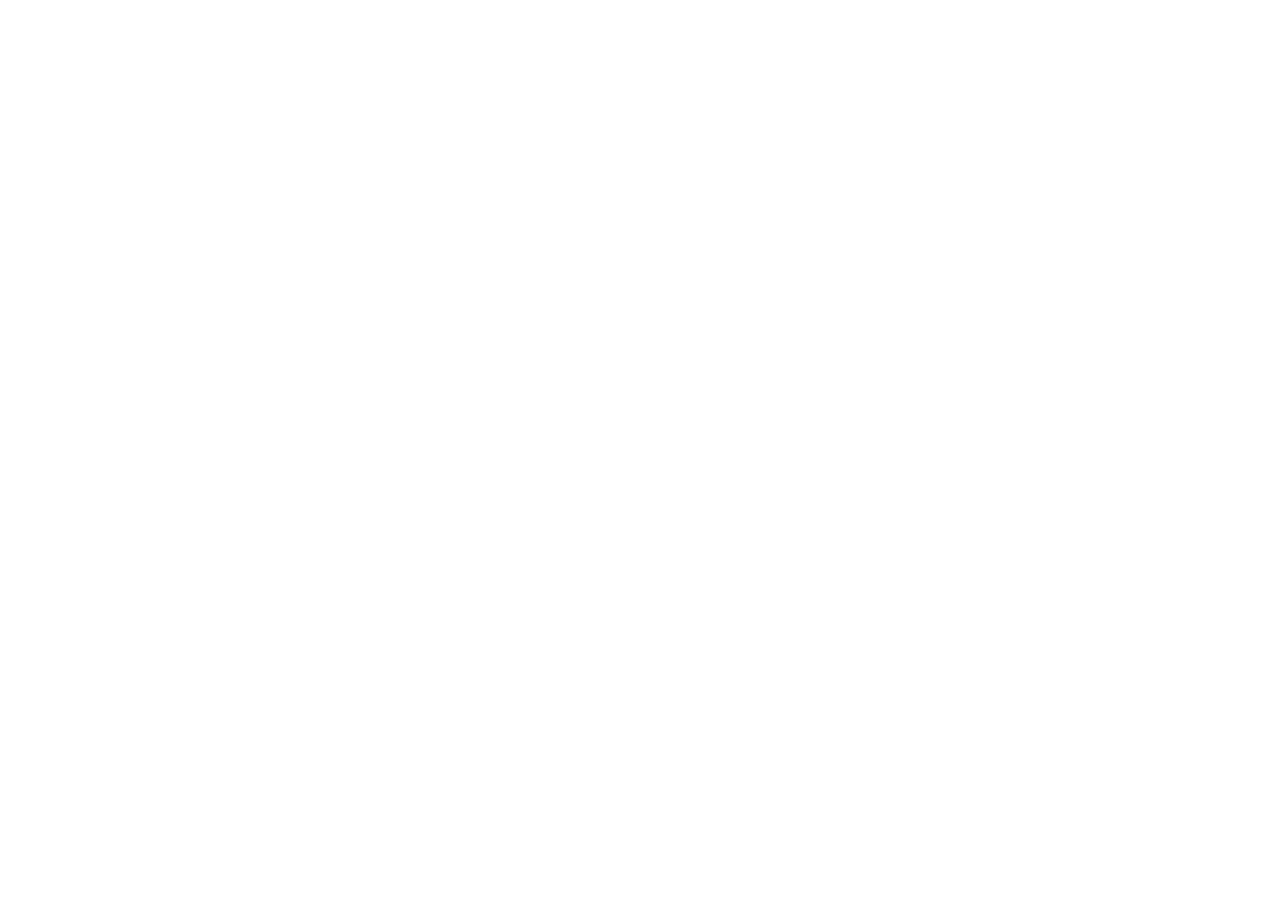
==== commit eece6f33: "Connect marketing homepage to multilingual app website" ====
--- a/index.html
+++ b/index.html
@@ -1,8 +1,8 @@
-<!doctype html><html lang="fr" dir="ltr"><head><meta charset="utf-8"><meta name="viewport" content="width=device-width,initial-scale=1"><title>NailSafe : suivi pour arrêter de se ronger les ongles</title><meta name="description" content="Remarque le geste. Offre une autre option à tes mains. NailSafe réunit rappels au bureau, soutien face aux envies et journal photo dans ton quotidien."><meta name="robots" content="index,follow,max-image-preview:large"><link rel="canonical" href="https://romeo-apps.gambinoromeo9.chatgpt.site/fr/nailsafe/"><link rel="alternate" hreflang="en" href="https://romeo-apps.gambinoromeo9.chatgpt.site/en/nailsafe/"><link rel="alternate" hreflang="fr" href="https://romeo-apps.gambinoromeo9.chatgpt.site/fr/nailsafe/"><link rel="alternate" hreflang="es" href="https://romeo-apps.gambinoromeo9.chatgpt.site/es/nailsafe/"><link rel="alternate" hreflang="de" href="https://romeo-apps.gambinoromeo9.chatgpt.site/de/nailsafe/"><link rel="alternate" hreflang="it" href="https://romeo-apps.gambinoromeo9.chatgpt.site/it/nailsafe/"><link rel="alternate" hreflang="pt-BR" href="https://romeo-apps.gambinoromeo9.chatgpt.site/pt-BR/nailsafe/"><link rel="alternate" hreflang="nl" href="https://romeo-apps.gambinoromeo9.chatgpt.site/nl/nailsafe/"><link rel="alternate" hreflang="pl" href="https://romeo-apps.gambinoromeo9.chatgpt.site/pl/nailsafe/"><link rel="alternate" hreflang="ru" href="https://romeo-apps.gambinoromeo9.chatgpt.site/ru/nailsafe/"><link rel="alternate" hreflang="tr" href="https://romeo-apps.gambinoromeo9.chatgpt.site/tr/nailsafe/"><link rel="alternate" hreflang="ar" href="https://romeo-apps.gambinoromeo9.chatgpt.site/ar/nailsafe/"><link rel="alternate" hreflang="hi" href="https://romeo-apps.gambinoromeo9.chatgpt.site/hi/nailsafe/"><link rel="alternate" hreflang="ja" href="https://romeo-apps.gambinoromeo9.chatgpt.site/ja/nailsafe/"><link rel="alternate" hreflang="ko" href="https://romeo-apps.gambinoromeo9.chatgpt.site/ko/nailsafe/"><link rel="alternate" hreflang="zh-Hans" href="https://romeo-apps.gambinoromeo9.chatgpt.site/zh-Hans/nailsafe/"><link rel="alternate" hreflang="zh-Hant" href="https://romeo-apps.gambinoromeo9.chatgpt.site/zh-Hant/nailsafe/"><link rel="alternate" hreflang="x-default" href="https://romeo-apps.gambinoromeo9.chatgpt.site/en/nailsafe/"><meta property="og:type" content="website"><meta property="og:title" content="NailSafe : suivi pour arrêter de se ronger les ongles"><meta property="og:description" content="Remarque le geste. Offre une autre option à tes mains. NailSafe réunit rappels au bureau, soutien face aux envies et journal photo dans ton quotidien."><meta property="og:url" content="https://romeo-apps.gambinoromeo9.chatgpt.site/fr/nailsafe/"><meta property="og:site_name" content="NailSafe"><meta name="theme-color" content="#dfe7ff"><link rel="icon" href="https://romeo-apps.gambinoromeo9.chatgpt.site/assets/nailsafe-icon.webp"><meta name="apple-itunes-app" content="app-id=6805811801"><link rel="stylesheet" href="https://romeo-apps.gambinoromeo9.chatgpt.site/style-a21a9633a5.css"><script type="application/ld+json">{"@context":"https://schema.org","@type":"SoftwareApplication","name":"NailSafe","operatingSystem":"iOS","applicationCategory":"HealthApplication","description":"Remarque le geste. Offre une autre option à tes mains. NailSafe réunit rappels au bureau, soutien face aux envies et journal photo dans ton quotidien.","url":"https://romeo-apps.gambinoromeo9.chatgpt.site/fr/nailsafe/","inLanguage":"fr","author":{"@type":"Person","name":"Roméo Gambino"},"downloadUrl":"https://apps.apple.com/app/id6805811801","@id":"https://romeo-apps.gambinoromeo9.chatgpt.site/fr/nailsafe/#app","image":"https://romeo-apps.gambinoromeo9.chatgpt.site/assets/nailsafe-icon.webp","featureList":["Repère le geste au bureau","Crée ton journal photo","Choisis une autre réponse"],"publisher":{"@id":"https://romeo-apps.gambinoromeo9.chatgpt.site/#publisher"}}</script><meta content="https://romeo-apps.gambinoromeo9.chatgpt.site/assets/nailsafe-art-v3-1774.webp" property="og:image"><meta content="1774" property="og:image:width"><meta content="887" property="og:image:height"><meta content="image/webp" property="og:image:type"><meta content="NailSafe — Petits gestes. Nouvelles habitudes." property="og:image:alt"><meta content="fr_FR" property="og:locale"><meta content="summary_large_image" name="twitter:card"><meta content="https://romeo-apps.gambinoromeo9.chatgpt.site/assets/nailsafe-art-v3-1774.webp" name="twitter:image"><script type="application/ld+json">{"@context":"https://schema.org","@type":"BreadcrumbList","itemListElement":[{"@type":"ListItem","position":1,"name":"Applications","item":"https://romeo-apps.gambinoromeo9.chatgpt.site/fr/"},{"@type":"ListItem","position":2,"name":"NailSafe","item":"https://romeo-apps.gambinoromeo9.chatgpt.site/fr/nailsafe/"}]}</script><script type="application/ld+json">{"@context":"https://schema.org","@type":"WebPage","@id":"https://romeo-apps.gambinoromeo9.chatgpt.site/fr/nailsafe/#page","url":"https://romeo-apps.gambinoromeo9.chatgpt.site/fr/nailsafe/","name":"NailSafe : suivi pour arrêter de se ronger les ongles","inLanguage":"fr","isPartOf":{"@id":"https://romeo-apps.gambinoromeo9.chatgpt.site/#website"},"publisher":{"@id":"https://romeo-apps.gambinoromeo9.chatgpt.site/#publisher"},"about":{"@id":"https://romeo-apps.gambinoromeo9.chatgpt.site/fr/nailsafe/#app"},"primaryImageOfPage":{"@type":"ImageObject","url":"https://romeo-apps.gambinoromeo9.chatgpt.site/assets/nailsafe-art-v3-1774.webp"}}</script></head><body class="theme-hands" style="--accent:#dfe7ff;--accent-ink:#173fbd"><a class="skip" href="#main">Regarde de plus près</a><header class="header"><a class="brand" href="https://romeo-apps.gambinoromeo9.chatgpt.site/fr/nailsafe/" aria-label="NailSafe"><img src="https://romeo-apps.gambinoromeo9.chatgpt.site/assets/nailsafe-icon.webp" width="36" height="36" alt=""><span>NailSafe</span></a><nav class="main-nav" aria-label="Applications"><a href="https://romeo-apps.gambinoromeo9.chatgpt.site/fr/nailsafe/#features">Regarde de plus près</a><a href="https://romeo-apps.gambinoromeo9.chatgpt.site/fr/nailsafe/#questions">Questions</a><a href="https://romeo-apps.gambinoromeo9.chatgpt.site/fr/">Toutes les applications</a></nav><details class="languages"><summary>Français <!-- @license lucide-static v1.41.0 - ISC -->
+<!doctype html><html lang="fr" dir="ltr"><head><meta charset="utf-8"><meta name="viewport" content="width=device-width,initial-scale=1"><title>NailSafe : suivi pour arrêter de se ronger les ongles</title><meta name="description" content="Remarque le geste. Offre une autre option à tes mains. NailSafe réunit rappels au bureau, soutien face aux envies et journal photo dans ton quotidien."><meta name="robots" content="index,follow,max-image-preview:large"><link rel="canonical" href="https://romeoapps.pages.dev/fr/nailsafe/"><link rel="alternate" hreflang="en" href="https://romeoapps.pages.dev/en/nailsafe/"><link rel="alternate" hreflang="fr" href="https://romeoapps.pages.dev/fr/nailsafe/"><link rel="alternate" hreflang="es" href="https://romeoapps.pages.dev/es/nailsafe/"><link rel="alternate" hreflang="de" href="https://romeoapps.pages.dev/de/nailsafe/"><link rel="alternate" hreflang="it" href="https://romeoapps.pages.dev/it/nailsafe/"><link rel="alternate" hreflang="pt-BR" href="https://romeoapps.pages.dev/pt-BR/nailsafe/"><link rel="alternate" hreflang="nl" href="https://romeoapps.pages.dev/nl/nailsafe/"><link rel="alternate" hreflang="pl" href="https://romeoapps.pages.dev/pl/nailsafe/"><link rel="alternate" hreflang="ru" href="https://romeoapps.pages.dev/ru/nailsafe/"><link rel="alternate" hreflang="tr" href="https://romeoapps.pages.dev/tr/nailsafe/"><link rel="alternate" hreflang="ar" href="https://romeoapps.pages.dev/ar/nailsafe/"><link rel="alternate" hreflang="hi" href="https://romeoapps.pages.dev/hi/nailsafe/"><link rel="alternate" hreflang="ja" href="https://romeoapps.pages.dev/ja/nailsafe/"><link rel="alternate" hreflang="ko" href="https://romeoapps.pages.dev/ko/nailsafe/"><link rel="alternate" hreflang="zh-Hans" href="https://romeoapps.pages.dev/zh-Hans/nailsafe/"><link rel="alternate" hreflang="zh-Hant" href="https://romeoapps.pages.dev/zh-Hant/nailsafe/"><link rel="alternate" hreflang="x-default" href="https://romeoapps.pages.dev/en/nailsafe/"><meta property="og:type" content="website"><meta property="og:title" content="NailSafe : suivi pour arrêter de se ronger les ongles"><meta property="og:description" content="Remarque le geste. Offre une autre option à tes mains. NailSafe réunit rappels au bureau, soutien face aux envies et journal photo dans ton quotidien."><meta property="og:url" content="https://romeoapps.pages.dev/fr/nailsafe/"><meta property="og:site_name" content="NailSafe"><meta name="theme-color" content="#dfe7ff"><link rel="icon" href="https://romeoapps.pages.dev/assets/nailsafe-icon.webp"><meta name="apple-itunes-app" content="app-id=6805811801"><link rel="stylesheet" href="https://romeoapps.pages.dev/style-a21a9633a5.css"><script type="application/ld+json">{"@context":"https://schema.org","@type":"SoftwareApplication","name":"NailSafe","operatingSystem":"iOS","applicationCategory":"HealthApplication","description":"Remarque le geste. Offre une autre option à tes mains. NailSafe réunit rappels au bureau, soutien face aux envies et journal photo dans ton quotidien.","url":"https://romeoapps.pages.dev/fr/nailsafe/","inLanguage":"fr","author":{"@type":"Person","name":"Roméo Gambino"},"downloadUrl":"https://apps.apple.com/app/id6805811801","@id":"https://romeoapps.pages.dev/fr/nailsafe/#app","image":"https://romeoapps.pages.dev/assets/nailsafe-icon.webp","featureList":["Repère le geste au bureau","Crée ton journal photo","Choisis une autre réponse"],"publisher":{"@id":"https://romeoapps.pages.dev/#publisher"}}</script><meta content="https://romeoapps.pages.dev/assets/nailsafe-art-v3-1774.webp" property="og:image"><meta content="1774" property="og:image:width"><meta content="887" property="og:image:height"><meta content="image/webp" property="og:image:type"><meta content="NailSafe — Petits gestes. Nouvelles habitudes." property="og:image:alt"><meta content="fr_FR" property="og:locale"><meta content="summary_large_image" name="twitter:card"><meta content="https://romeoapps.pages.dev/assets/nailsafe-art-v3-1774.webp" name="twitter:image"><script type="application/ld+json">{"@context":"https://schema.org","@type":"BreadcrumbList","itemListElement":[{"@type":"ListItem","position":1,"name":"Applications","item":"https://romeoapps.pages.dev/fr/"},{"@type":"ListItem","position":2,"name":"NailSafe","item":"https://romeoapps.pages.dev/fr/nailsafe/"}]}</script><script type="application/ld+json">{"@context":"https://schema.org","@type":"WebPage","@id":"https://romeoapps.pages.dev/fr/nailsafe/#page","url":"https://romeoapps.pages.dev/fr/nailsafe/","name":"NailSafe : suivi pour arrêter de se ronger les ongles","inLanguage":"fr","isPartOf":{"@id":"https://romeoapps.pages.dev/#website"},"publisher":{"@id":"https://romeoapps.pages.dev/#publisher"},"about":{"@id":"https://romeoapps.pages.dev/fr/nailsafe/#app"},"primaryImageOfPage":{"@type":"ImageObject","url":"https://romeoapps.pages.dev/assets/nailsafe-art-v3-1774.webp"}}</script><meta http-equiv="refresh" content="0;url=https://romeoapps.pages.dev/fr/nailsafe/"></head><body class="theme-hands" style="--accent:#dfe7ff;--accent-ink:#173fbd"><a class="skip" href="#main">Regarde de plus près</a><header class="header"><a class="brand" href="https://romeoapps.pages.dev/fr/nailsafe/" aria-label="NailSafe"><img src="https://romeoapps.pages.dev/assets/nailsafe-icon.webp" width="36" height="36" alt=""><span>NailSafe</span></a><nav class="main-nav" aria-label="Applications"><a href="https://romeoapps.pages.dev/fr/nailsafe/#features">Regarde de plus près</a><a href="https://romeoapps.pages.dev/fr/nailsafe/#questions">Questions</a><a href="https://romeoapps.pages.dev/fr/">Toutes les applications</a></nav><details class="languages"><summary>Français <!-- @license lucide-static v1.41.0 - ISC -->
 <svg class="icon" aria-hidden="true" focusable="false" xmlns="http://www.w3.org/2000/svg" width="24" height="24" viewbox="0 0 24 24" fill="none" stroke="currentColor" stroke-width="2" stroke-linecap="round" stroke-linejoin="round">
   <path d="m6 9 6 6 6-6" />
 </svg>
-</summary><nav aria-label="Choisis ta langue"><a lang="en" hreflang="en" href="https://romeo-apps.gambinoromeo9.chatgpt.site/en/nailsafe/">English</a><a lang="fr" hreflang="fr" href="https://romeo-apps.gambinoromeo9.chatgpt.site/fr/nailsafe/" aria-current="page">Français</a><a lang="es" hreflang="es" href="https://romeo-apps.gambinoromeo9.chatgpt.site/es/nailsafe/">Español</a><a lang="de" hreflang="de" href="https://romeo-apps.gambinoromeo9.chatgpt.site/de/nailsafe/">Deutsch</a><a lang="it" hreflang="it" href="https://romeo-apps.gambinoromeo9.chatgpt.site/it/nailsafe/">Italiano</a><a lang="pt-BR" hreflang="pt-BR" href="https://romeo-apps.gambinoromeo9.chatgpt.site/pt-BR/nailsafe/">Português (Brasil)</a><a lang="nl" hreflang="nl" href="https://romeo-apps.gambinoromeo9.chatgpt.site/nl/nailsafe/">Nederlands</a><a lang="pl" hreflang="pl" href="https://romeo-apps.gambinoromeo9.chatgpt.site/pl/nailsafe/">Polski</a><a lang="ru" hreflang="ru" href="https://romeo-apps.gambinoromeo9.chatgpt.site/ru/nailsafe/">Русский</a><a lang="tr" hreflang="tr" href="https://romeo-apps.gambinoromeo9.chatgpt.site/tr/nailsafe/">Türkçe</a><a lang="ar" hreflang="ar" href="https://romeo-apps.gambinoromeo9.chatgpt.site/ar/nailsafe/">العربية</a><a lang="hi" hreflang="hi" href="https://romeo-apps.gambinoromeo9.chatgpt.site/hi/nailsafe/">हिन्दी</a><a lang="ja" hreflang="ja" href="https://romeo-apps.gambinoromeo9.chatgpt.site/ja/nailsafe/">日本語</a><a lang="ko" hreflang="ko" href="https://romeo-apps.gambinoromeo9.chatgpt.site/ko/nailsafe/">한국어</a><a lang="zh-Hans" hreflang="zh-Hans" href="https://romeo-apps.gambinoromeo9.chatgpt.site/zh-Hans/nailsafe/">简体中文</a><a lang="zh-Hant" hreflang="zh-Hant" href="https://romeo-apps.gambinoromeo9.chatgpt.site/zh-Hant/nailsafe/">繁體中文</a></nav></details></header><main id="main"><nav aria-label="Fil d’Ariane" class="breadcrumbs"><a href="https://romeo-apps.gambinoromeo9.chatgpt.site/fr/">Applications</a><span aria-hidden="true">/</span><span aria-current="page">NailSafe</span></nav><section class="hero hero-v2 hero-v3"><img class="hero-scene" src="https://romeo-apps.gambinoromeo9.chatgpt.site/assets/nailsafe-art-v3-1774.webp" srcset="https://romeo-apps.gambinoromeo9.chatgpt.site/assets/nailsafe-art-v3-640.webp 640w, https://romeo-apps.gambinoromeo9.chatgpt.site/assets/nailsafe-art-v3-1024.webp 1024w, https://romeo-apps.gambinoromeo9.chatgpt.site/assets/nailsafe-art-v3-1600.webp 1600w, https://romeo-apps.gambinoromeo9.chatgpt.site/assets/nailsafe-art-v3-1774.webp 1774w" sizes="(max-width: 700px) 150vw, 100vw" width="1774" height="887" loading="eager" fetchpriority="high" decoding="async" alt="NailSafe · Petits gestes. Nouvelles habitudes."><div class="hero-copy"><p class="eyebrow">Petits gestes. Nouvelles habitudes.</p><h1>NailSafe</h1><p class="hero-subtitle">suivi pour arrêter de se ronger les ongles</p><div class="hero-actions"><a class="button" href="https://apps.apple.com/app/id6805811801" data-app-store="nailsafe">Voir sur l’App Store <!-- @license lucide-static v1.41.0 - ISC -->
+</summary><nav aria-label="Choisis ta langue"><a lang="en" hreflang="en" href="https://romeoapps.pages.dev/en/nailsafe/">English</a><a lang="fr" hreflang="fr" href="https://romeoapps.pages.dev/fr/nailsafe/" aria-current="page">Français</a><a lang="es" hreflang="es" href="https://romeoapps.pages.dev/es/nailsafe/">Español</a><a lang="de" hreflang="de" href="https://romeoapps.pages.dev/de/nailsafe/">Deutsch</a><a lang="it" hreflang="it" href="https://romeoapps.pages.dev/it/nailsafe/">Italiano</a><a lang="pt-BR" hreflang="pt-BR" href="https://romeoapps.pages.dev/pt-BR/nailsafe/">Português (Brasil)</a><a lang="nl" hreflang="nl" href="https://romeoapps.pages.dev/nl/nailsafe/">Nederlands</a><a lang="pl" hreflang="pl" href="https://romeoapps.pages.dev/pl/nailsafe/">Polski</a><a lang="ru" hreflang="ru" href="https://romeoapps.pages.dev/ru/nailsafe/">Русский</a><a lang="tr" hreflang="tr" href="https://romeoapps.pages.dev/tr/nailsafe/">Türkçe</a><a lang="ar" hreflang="ar" href="https://romeoapps.pages.dev/ar/nailsafe/">العربية</a><a lang="hi" hreflang="hi" href="https://romeoapps.pages.dev/hi/nailsafe/">हिन्दी</a><a lang="ja" hreflang="ja" href="https://romeoapps.pages.dev/ja/nailsafe/">日本語</a><a lang="ko" hreflang="ko" href="https://romeoapps.pages.dev/ko/nailsafe/">한국어</a><a lang="zh-Hans" hreflang="zh-Hans" href="https://romeoapps.pages.dev/zh-Hans/nailsafe/">简体中文</a><a lang="zh-Hant" hreflang="zh-Hant" href="https://romeoapps.pages.dev/zh-Hant/nailsafe/">繁體中文</a></nav></details></header><main id="main"><nav aria-label="Fil d’Ariane" class="breadcrumbs"><a href="https://romeoapps.pages.dev/fr/">Applications</a><span aria-hidden="true">/</span><span aria-current="page">NailSafe</span></nav><section class="hero hero-v2 hero-v3"><img class="hero-scene" src="https://romeoapps.pages.dev/assets/nailsafe-art-v3-1774.webp" srcset="https://romeoapps.pages.dev/assets/nailsafe-art-v3-640.webp 640w, https://romeoapps.pages.dev/assets/nailsafe-art-v3-1024.webp 1024w, https://romeoapps.pages.dev/assets/nailsafe-art-v3-1600.webp 1600w, https://romeoapps.pages.dev/assets/nailsafe-art-v3-1774.webp 1774w" sizes="(max-width: 700px) 150vw, 100vw" width="1774" height="887" loading="eager" fetchpriority="high" decoding="async" alt="NailSafe · Petits gestes. Nouvelles habitudes."><div class="hero-copy"><p class="eyebrow">Petits gestes. Nouvelles habitudes.</p><h1>NailSafe</h1><p class="hero-subtitle">suivi pour arrêter de se ronger les ongles</p><div class="hero-actions"><a class="button" href="https://apps.apple.com/app/id6805811801" data-app-store="nailsafe">Voir sur l’App Store <!-- @license lucide-static v1.41.0 - ISC -->
 <svg class="icon" aria-hidden="true" focusable="false" xmlns="http://www.w3.org/2000/svg" width="24" height="24" viewbox="0 0 24 24" fill="none" stroke="currentColor" stroke-width="2" stroke-linecap="round" stroke-linejoin="round">
   <path d="M7 7h10v10" />
   <path d="M7 17 17 7" />
@@ -42,12 +42,12 @@
   <path d="M4 18.463V21" />
   <path d="M8 14.656V21" />
 </svg>
-</span><h3>Choisis une autre réponse</h3><p>Ouvre une courte routine SOS et note les situations qui déclenchent le geste. Reprends ta routine après un écart.</p></article></div><p class="note">NailSafe accompagne les habitudes, sans diagnostic ni traitement. Consulte un professionnel en cas de blessure, d’infection ou de détresse importante.</p></section><section class="section guides"><div class="section-heading"><p class="eyebrow">Guides</p><h2>Pour approfondir</h2></div><a class="guide-row" href="https://romeo-apps.gambinoromeo9.chatgpt.site/fr/nailsafe/nail-biting-tracker/"><div><h3>Suivre le rongement des ongles sans tout miser sur une série</h3><p>Construis un historique des situations, des réponses et des photos qui reste utile après une journée difficile.</p></div><!-- @license lucide-static v1.41.0 - ISC -->
+</span><h3>Choisis une autre réponse</h3><p>Ouvre une courte routine SOS et note les situations qui déclenchent le geste. Reprends ta routine après un écart.</p></article></div><p class="note">NailSafe accompagne les habitudes, sans diagnostic ni traitement. Consulte un professionnel en cas de blessure, d’infection ou de détresse importante.</p></section><section class="section guides"><div class="section-heading"><p class="eyebrow">Guides</p><h2>Pour approfondir</h2></div><a class="guide-row" href="https://romeoapps.pages.dev/fr/nailsafe/nail-biting-tracker/"><div><h3>Suivre le rongement des ongles sans tout miser sur une série</h3><p>Construis un historique des situations, des réponses et des photos qui reste utile après une journée difficile.</p></div><!-- @license lucide-static v1.41.0 - ISC -->
 <svg class="icon" aria-hidden="true" focusable="false" xmlns="http://www.w3.org/2000/svg" width="24" height="24" viewbox="0 0 24 24" fill="none" stroke="currentColor" stroke-width="2" stroke-linecap="round" stroke-linejoin="round">
   <path d="M7 7h10v10" />
   <path d="M7 17 17 7" />
 </svg>
-</a><a class="guide-row" href="https://romeo-apps.gambinoromeo9.chatgpt.site/fr/nailsafe/nail-progress-photos/"><div><h3>Prendre des photos d’ongles vraiment comparables</h3><p>Rends ton journal photo plus utile grâce à un cadrage, une lumière et des dates cohérents.</p></div><!-- @license lucide-static v1.41.0 - ISC -->
+</a><a class="guide-row" href="https://romeoapps.pages.dev/fr/nailsafe/nail-progress-photos/"><div><h3>Prendre des photos d’ongles vraiment comparables</h3><p>Rends ton journal photo plus utile grâce à un cadrage, une lumière et des dates cohérents.</p></div><!-- @license lucide-static v1.41.0 - ISC -->
 <svg class="icon" aria-hidden="true" focusable="false" xmlns="http://www.w3.org/2000/svg" width="24" height="24" viewbox="0 0 24 24" fill="none" stroke="currentColor" stroke-width="2" stroke-linecap="round" stroke-linejoin="round">
   <path d="M7 7h10v10" />
   <path d="M7 17 17 7" />
@@ -82,7 +82,7 @@
   <path d="M7 7h10v10" />
   <path d="M7 17 17 7" />
 </svg>
-</a><p>Pour iPhone · Achats intégrés</p></section></main><footer class="footer"><div class="footer-top"><a class="brand" href="https://romeo-apps.gambinoromeo9.chatgpt.site/fr/">NailSafe</a><p>Par Roméo Gambino</p></div><nav aria-label="Assistance"><a href="https://romeo-apps.gambinoromeo9.chatgpt.site/fr/nailsafe/#support">Assistance</a><a href="https://dualnbackapp.github.io/nailsafe/privacy.html">Confidentialité de l’app</a><a href="https://www.apple.com/legal/internet-services/itunes/dev/stdeula/">Conditions d’utilisation</a><a href="https://romeo-apps.gambinoromeo9.chatgpt.site/en/website-privacy/">Confidentialité du site</a><a href="https://romeo-apps.gambinoromeo9.chatgpt.site/fr/">Toutes les applications</a></nav><p class="fine">© 2026 Roméo Gambino</p></footer><aside class="mobile-download" aria-label="Voir sur l’App Store"><img src="https://romeo-apps.gambinoromeo9.chatgpt.site/assets/nailsafe-icon.webp" width="38" height="38" alt=""><strong>NailSafe</strong><a class="button" href="https://apps.apple.com/app/id6805811801" data-app-store="nailsafe">Voir sur l’App Store <!-- @license lucide-static v1.41.0 - ISC -->
+</a><p>Pour iPhone · Achats intégrés</p></section></main><footer class="footer"><div class="footer-top"><a class="brand" href="https://romeoapps.pages.dev/fr/">NailSafe</a><p>Par Roméo Gambino</p></div><nav aria-label="Assistance"><a href="https://romeoapps.pages.dev/fr/nailsafe/#support">Assistance</a><a href="https://dualnbackapp.github.io/nailsafe/privacy.html">Confidentialité de l’app</a><a href="https://www.apple.com/legal/internet-services/itunes/dev/stdeula/">Conditions d’utilisation</a><a href="https://romeoapps.pages.dev/en/website-privacy/">Confidentialité du site</a><a href="https://romeoapps.pages.dev/fr/">Toutes les applications</a></nav><p class="fine">© 2026 Roméo Gambino</p></footer><aside class="mobile-download" aria-label="Voir sur l’App Store"><img src="https://romeoapps.pages.dev/assets/nailsafe-icon.webp" width="38" height="38" alt=""><strong>NailSafe</strong><a class="button" href="https://apps.apple.com/app/id6805811801" data-app-store="nailsafe">Voir sur l’App Store <!-- @license lucide-static v1.41.0 - ISC -->
 <svg class="icon" aria-hidden="true" focusable="false" xmlns="http://www.w3.org/2000/svg" width="24" height="24" viewbox="0 0 24 24" fill="none" stroke="currentColor" stroke-width="2" stroke-linecap="round" stroke-linejoin="round">
   <path d="M7 7h10v10" />
   <path d="M7 17 17 7" />
